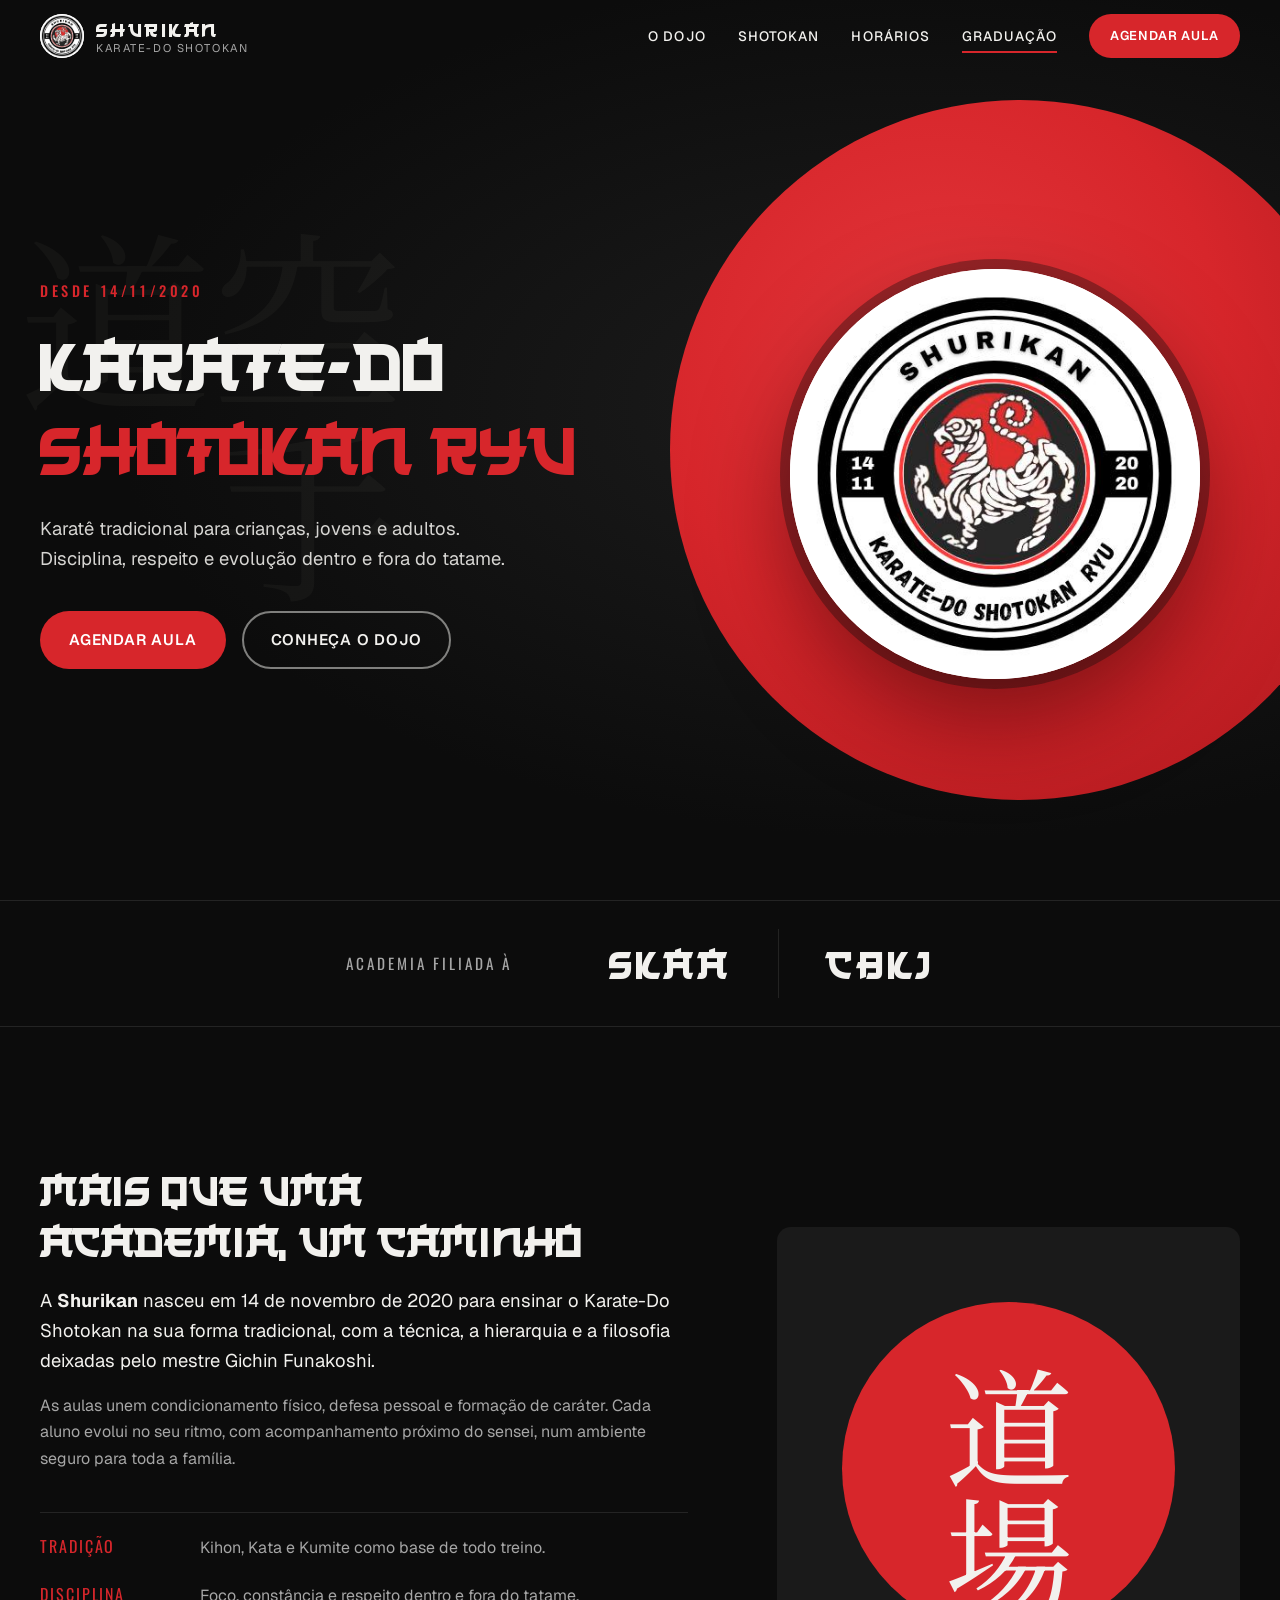
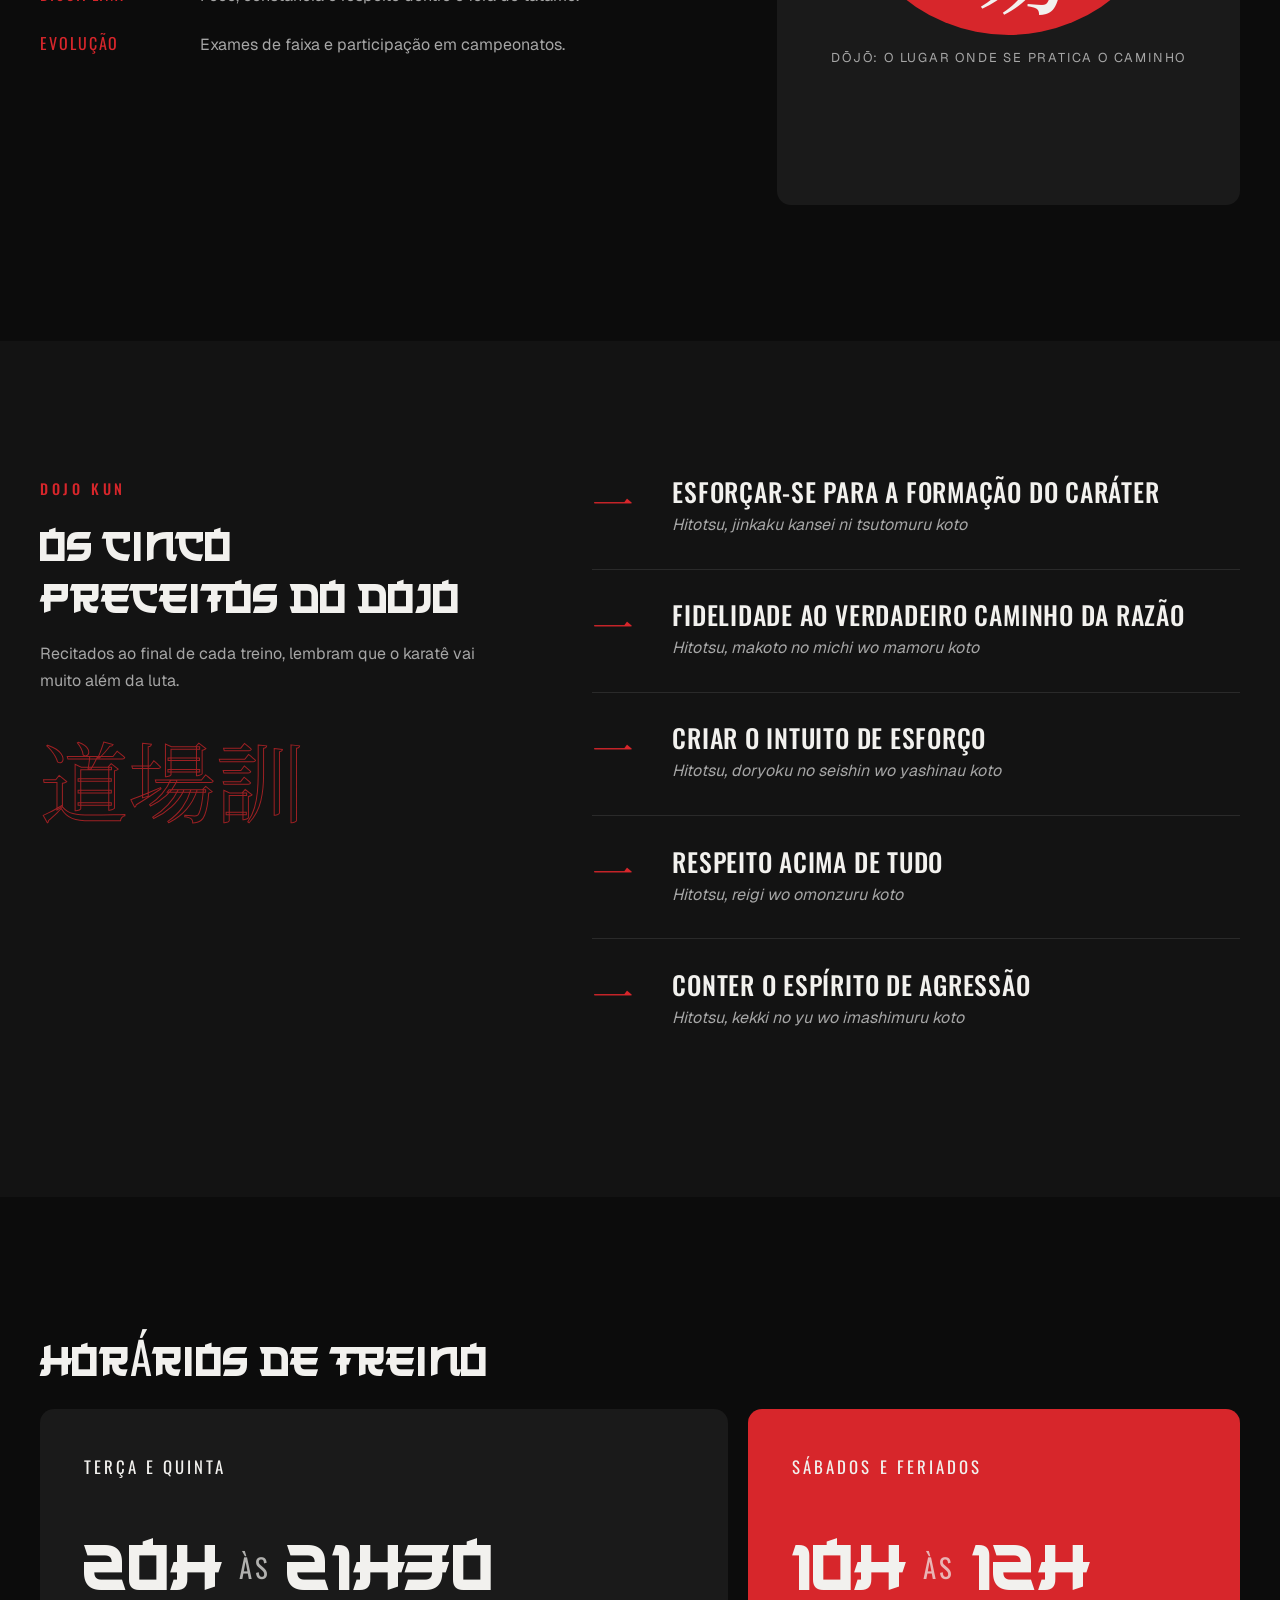
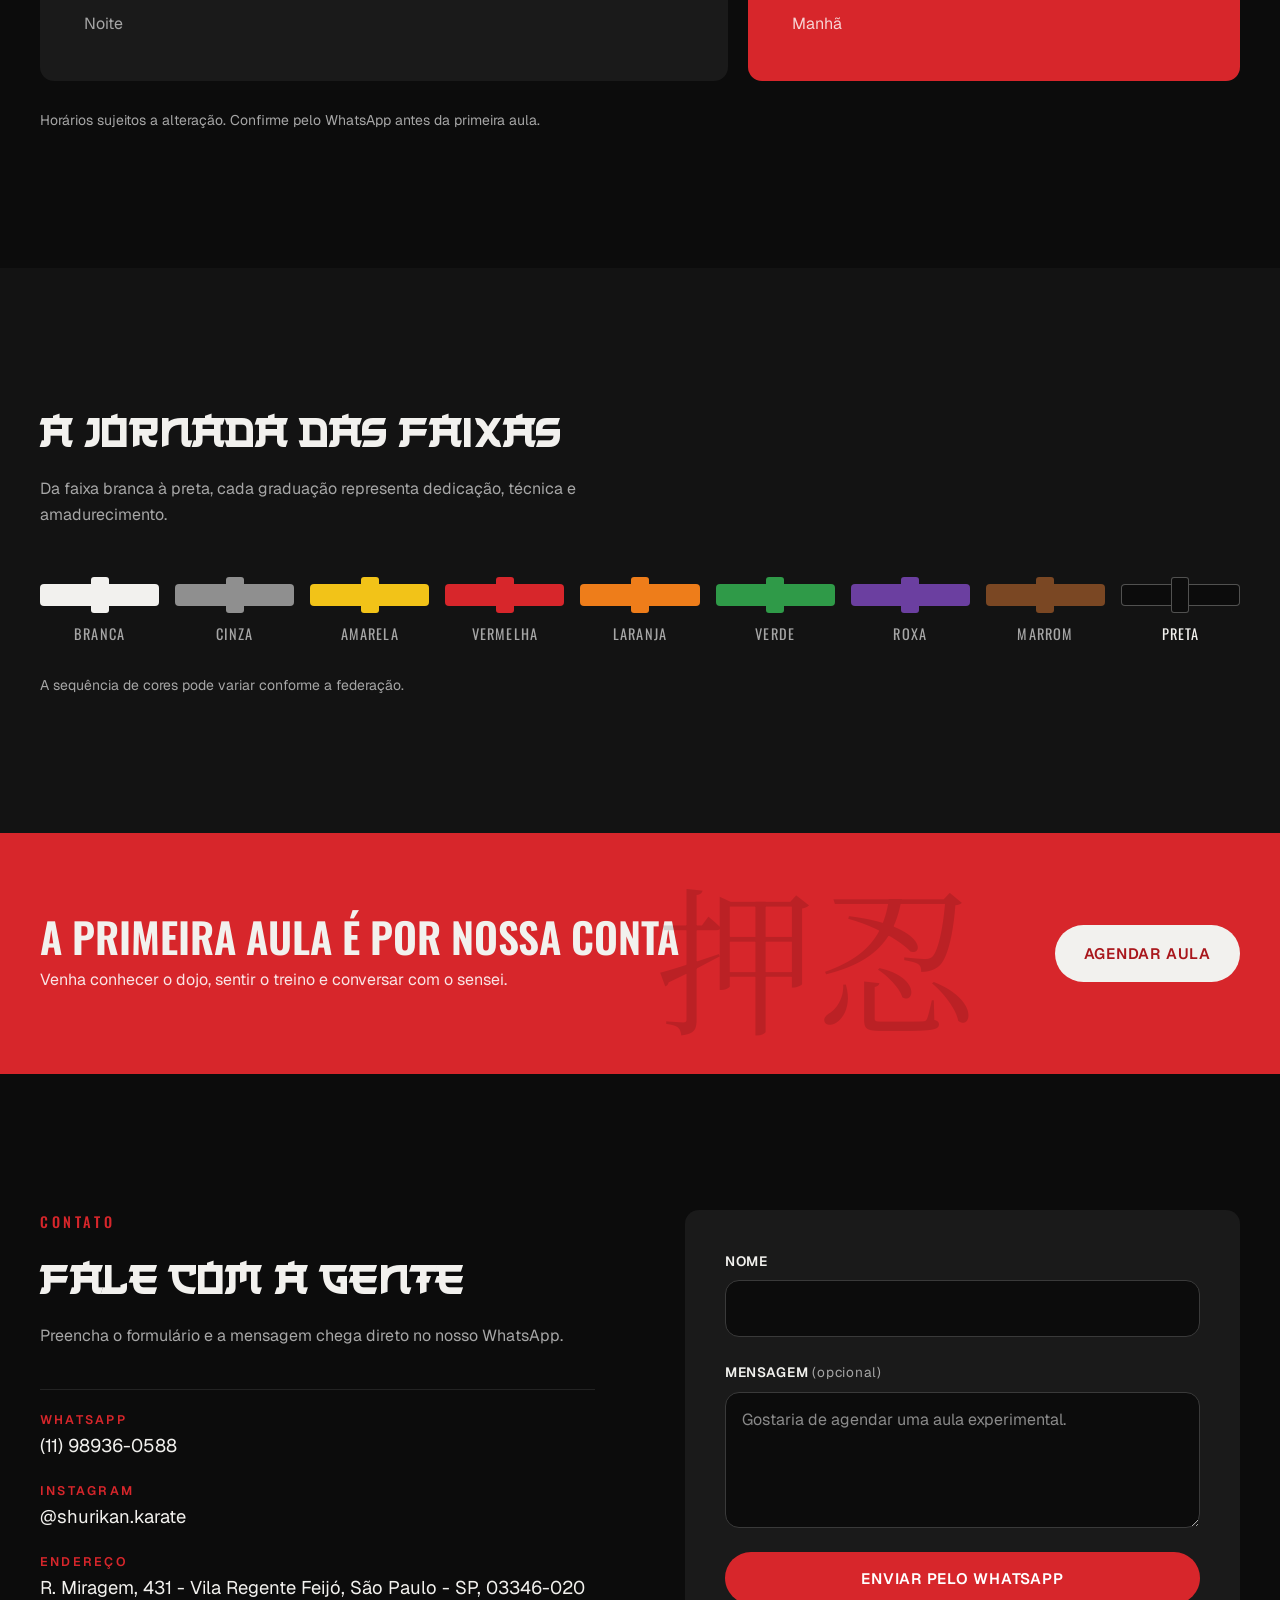
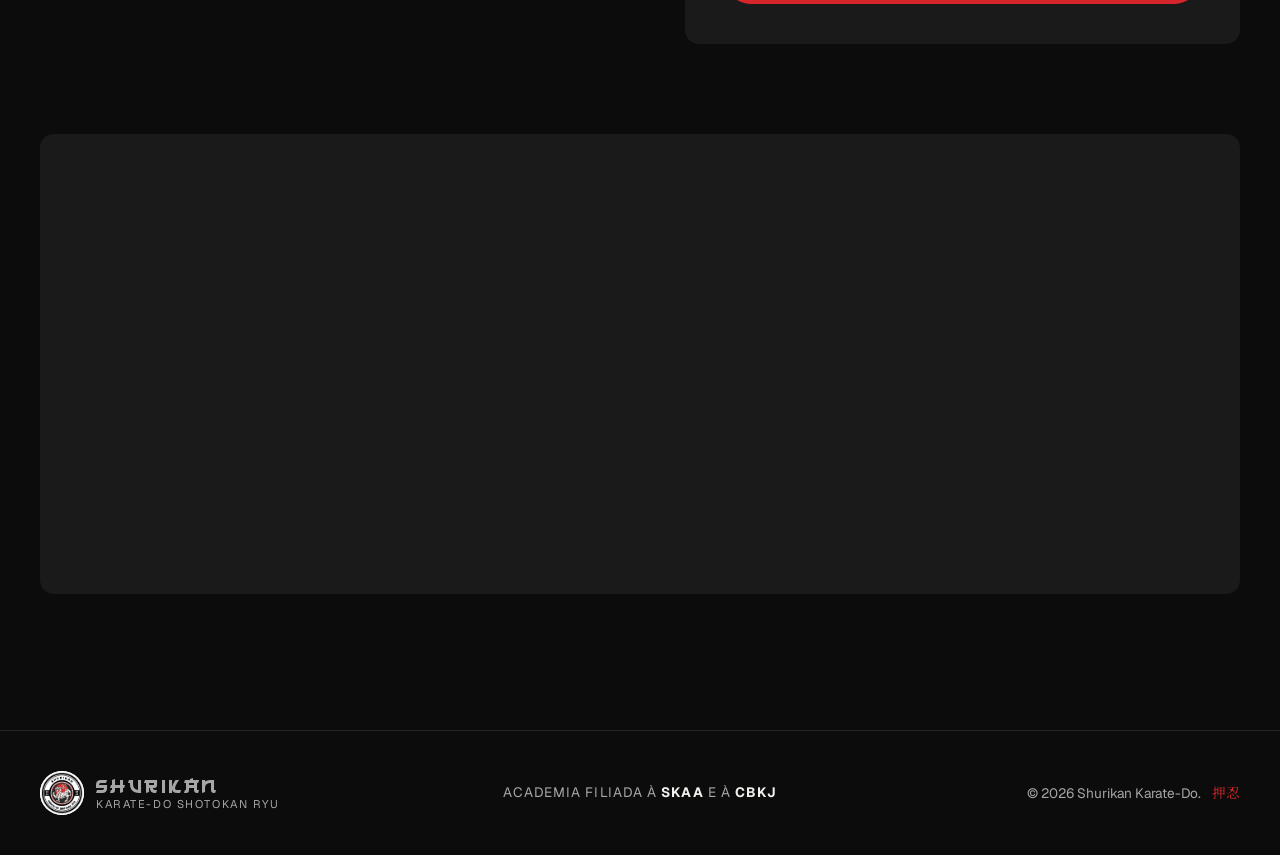
==== index.html @ 7991f7b3 "alterações realizadas no layout" ====
<!doctype html>
<html lang="pt-BR">
<head>
  <meta charset="utf-8">
  <meta name="viewport" content="width=device-width, initial-scale=1">
  <title>Shurikan | Karate-Do Shotokan Ryu</title>
  <meta name="description" content="Shurikan Karate-Do Shotokan Ryu: karatê tradicional para crianças, jovens e adultos na Vila Regente Feijó, São Paulo. Filiada à SKAA e à CBKJ.">
  <meta name="theme-color" content="#0c0c0c">
  <meta name="color-scheme" content="dark">

  <!-- Open Graph (prévia ao compartilhar o link) -->
  <meta property="og:title" content="Shurikan | Karate-Do Shotokan Ryu">
  <meta property="og:description" content="Karatê tradicional Shotokan para todas as idades. Agende sua aula experimental.">
  <meta property="og:image" content="assets/img/logo.png">
  <meta property="og:type" content="website">

  <link rel="icon" type="image/png" href="assets/img/logo.png">
  <link rel="preload" href="assets/fonts/japanese-2020.ttf" as="font" type="font/ttf" crossorigin>
  <link rel="preconnect" href="https://fonts.googleapis.com">
  <link rel="preconnect" href="https://fonts.gstatic.com" crossorigin>
  <link href="https://fonts.googleapis.com/css2?family=Geist:wght@400;500;600&family=Noto+Serif+JP:wght@700&family=Oswald:wght@500;600&display=swap" rel="stylesheet">
  <link rel="stylesheet" href="css/style.css">
  <script>document.documentElement.classList.add("js");</script>
</head>
<body>
  <a class="skip-link" href="#conteudo">Pular para o conteúdo</a>

  <!-- ============ CABEÇALHO ============ -->
  <header class="header">
    <div class="container header__inner">
      <a href="#inicio" class="brand" aria-label="Shurikan, página inicial">
        <span class="brand__logo"><img src="assets/img/logo.png" alt="" width="44" height="44"></span>
        <span class="brand__text">
          <strong>Shurikan</strong>
          <small>Karate-Do Shotokan</small>
        </span>
      </a>

      <button class="nav-toggle" aria-expanded="false" aria-controls="menu" aria-label="Abrir menu">
        <span></span><span></span><span></span>
      </button>

      <nav class="nav" id="menu" aria-label="Principal">
        <a href="#dojo">O Dojo</a>
        <a href="#shotokan">Shotokan</a>
        <a href="#horarios">Horários</a>
        <a href="#graduacao">Graduação</a>
        <a href="#contato" class="btn btn--red btn--sm">Agendar aula</a>
      </nav>
    </div>
  </header>

  <main id="conteudo">
    <!-- ============ HERO ============ -->
    <section class="hero" id="inicio">
      <div class="hero__sun" aria-hidden="true"></div>
      <span class="hero__kanji" aria-hidden="true">空手道</span>

      <div class="container hero__inner">
        <div class="hero__content">
          <p class="eyebrow">Desde 14/11/2020</p>
          <h1>Karate-Do<br><span>Shotokan Ryu</span></h1>
          <p class="hero__lead">
            Karatê tradicional para crianças, jovens e adultos. Disciplina, respeito e evolução
            dentro e fora do tatame.
          </p>
          <div class="hero__actions">
            <a href="#contato" class="btn btn--red">Agendar aula</a>
            <a href="#dojo" class="btn btn--ghost">Conheça o dojo</a>
          </div>
        </div>

        <div class="hero__emblem">
          <div class="emblem">
            <img src="assets/img/logo.png" alt="Logo Shurikan Karate-Do Shotokan Ryu, com o tigre Shotokan sobre um sol vermelho" width="501" height="502" fetchpriority="high">
          </div>
        </div>
      </div>
    </section>

    <!-- ============ FILIAÇÕES ============ -->
    <section class="affil" aria-label="Filiações">
      <div class="container affil__inner">
        <p class="affil__label">Academia filiada à</p>
        <ul class="affil__list">
          <li>SKAA</li>
          <li><a href="https://cbkj.org/" target="_blank" rel="noopener" aria-label="CBKJ (abre em nova aba)">CBKJ</a></li>
        </ul>
      </div>
    </section>

    <!-- ============ O DOJO ============ -->
    <section class="section" id="dojo">
      <div class="container dojo">
        <div class="dojo__text reveal">
          <h2 class="title">Mais que uma academia, um caminho</h2>
          <p class="lead">
            A <strong>Shurikan</strong> nasceu em 14 de novembro de 2020 para ensinar o Karate-Do
            Shotokan na sua forma tradicional, com a técnica, a hierarquia e a filosofia deixadas
            pelo mestre Gichin Funakoshi.
          </p>
          <p>
            As aulas unem condicionamento físico, defesa pessoal e formação de caráter. Cada aluno
            evolui no seu ritmo, com acompanhamento próximo do sensei, num ambiente seguro para
            toda a família.
          </p>

          <dl class="pillars">
            <div><dt>Tradição</dt><dd>Kihon, Kata e Kumite como base de todo treino.</dd></div>
            <div><dt>Disciplina</dt><dd>Foco, constância e respeito dentro e fora do tatame.</dd></div>
            <div><dt>Evolução</dt><dd>Exames de faixa e participação em campeonatos.</dd></div>
          </dl>
        </div>

        <!-- TODO: trocar por uma foto real do dojo ou de um treino (retrato, ~1000x1250) -->
        <figure class="dojo__media reveal" aria-hidden="true">
          <span class="dojo__kanji">道場</span>
          <figcaption>Dōjō: o lugar onde se pratica o caminho</figcaption>
        </figure>
      </div>
    </section>

    <!-- ============ DOJO KUN ============ -->
    <section class="section section--ink" id="shotokan">
      <div class="container kun-wrap">
        <header class="kun-head reveal">
          <p class="eyebrow">Dojo Kun</p>
          <h2 class="title">Os cinco preceitos do dojo</h2>
          <p class="muted">Recitados ao final de cada treino, lembram que o karatê vai muito além da luta.</p>
          <span class="kun-head__kanji" aria-hidden="true">道場訓</span>
        </header>

        <ol class="kun">
          <li class="reveal">
            <span class="kun__mark" aria-hidden="true">一</span>
            <div>
              <h3>Esforçar-se para a formação do caráter</h3>
              <p lang="ja-Latn">Hitotsu, jinkaku kansei ni tsutomuru koto</p>
            </div>
          </li>
          <li class="reveal">
            <span class="kun__mark" aria-hidden="true">一</span>
            <div>
              <h3>Fidelidade ao verdadeiro caminho da razão</h3>
              <p lang="ja-Latn">Hitotsu, makoto no michi wo mamoru koto</p>
            </div>
          </li>
          <li class="reveal">
            <span class="kun__mark" aria-hidden="true">一</span>
            <div>
              <h3>Criar o intuito de esforço</h3>
              <p lang="ja-Latn">Hitotsu, doryoku no seishin wo yashinau koto</p>
            </div>
          </li>
          <li class="reveal">
            <span class="kun__mark" aria-hidden="true">一</span>
            <div>
              <h3>Respeito acima de tudo</h3>
              <p lang="ja-Latn">Hitotsu, reigi wo omonzuru koto</p>
            </div>
          </li>
          <li class="reveal">
            <span class="kun__mark" aria-hidden="true">一</span>
            <div>
              <h3>Conter o espírito de agressão</h3>
              <p lang="ja-Latn">Hitotsu, kekki no yu wo imashimuru koto</p>
            </div>
          </li>
        </ol>
      </div>
    </section>

    <!-- ============ HORÁRIOS ============ -->
    <section class="section" id="horarios">
      <div class="container">
        <h2 class="title reveal">Horários de treino</h2>

        <div class="schedule">
          <article class="slot reveal">
            <p class="slot__days">Terça e quinta</p>
            <p class="slot__time">20h <span>às</span> 21h30</p>
            <p class="slot__period">Noite</p>
          </article>
          <article class="slot slot--red reveal">
            <p class="slot__days">Sábados e feriados</p>
            <p class="slot__time">10h <span>às</span> 12h</p>
            <p class="slot__period">Manhã</p>
          </article>
        </div>
        <p class="note reveal">Horários sujeitos a alteração. Confirme pelo WhatsApp antes da primeira aula.</p>
      </div>
    </section>

    <!-- ============ GRADUAÇÃO ============ -->
    <section class="section section--ink" id="graduacao">
      <div class="container">
        <div class="grad-head reveal">
          <h2 class="title">A jornada das faixas</h2>
          <p class="muted">Da faixa branca à preta, cada graduação representa dedicação, técnica e amadurecimento.</p>
        </div>

        <ol class="belts reveal">
          <li style="--belt:#f2f1ee"><span class="belt"></span>Branca</li>
          <li style="--belt:#8f8f8f"><span class="belt"></span>Cinza</li>
          <li style="--belt:#f2c318"><span class="belt"></span>Amarela</li>
          <li style="--belt:#d7262b"><span class="belt"></span>Vermelha</li>
          <li style="--belt:#ee7d1a"><span class="belt"></span>Laranja</li>
          <li style="--belt:#2f9a48"><span class="belt"></span>Verde</li>
          <li style="--belt:#6b3fa0"><span class="belt"></span>Roxa</li>
          <li style="--belt:#7a4723"><span class="belt"></span>Marrom</li>
          <li style="--belt:#0c0c0c" class="belts__black"><span class="belt"></span>Preta</li>
        </ol>
        <p class="note">A sequência de cores pode variar conforme a federação.</p>
      </div>
    </section>

    <!-- ============ CHAMADA ============ -->
    <section class="cta">
      <div class="container cta__inner reveal">
        <span class="cta__kanji" aria-hidden="true">押忍</span>
        <div>
          <h2>A primeira aula é por nossa conta</h2>
          <p>Venha conhecer o dojo, sentir o treino e conversar com o sensei.</p>
        </div>
        <a class="btn btn--light" data-whatsapp href="#contato">Agendar aula</a>
      </div>
    </section>

    <!-- ============ CONTATO ============ -->
    <section class="section" id="contato">
      <div class="container contact">
        <div class="reveal">
          <p class="eyebrow">Contato</p>
          <h2 class="title">Fale com a gente</h2>
          <p class="muted">Preencha o formulário e a mensagem chega direto no nosso WhatsApp.</p>

          <dl class="contact-list">
            <div>
              <dt>WhatsApp</dt>
              <dd><a data-whatsapp data-config="phoneDisplay" href="#">(11) 98936-0588</a></dd>
            </div>
            <div>
              <dt>Instagram</dt>
              <dd><a data-instagram data-config="instagram" href="#" target="_blank" rel="noopener">@shurikan.karate</a></dd>
            </div>
            <div>
              <dt>Endereço</dt>
              <dd><a data-maps data-config="address" href="#" target="_blank" rel="noopener">R. Miragem, 431 - Vila Regente Feijó, São Paulo - SP, 03346-020</a></dd>
            </div>
          </dl>
        </div>

        <form class="form reveal" id="form-contato" novalidate>
          <div class="field">
            <label for="nome">Nome</label>
            <input id="nome" name="nome" type="text" autocomplete="name" required aria-describedby="nome-erro">
            <p class="field__error" id="nome-erro" hidden>Informe seu nome para continuar.</p>
          </div>
          <div class="field">
            <label for="mensagem">Mensagem <span class="optional">(opcional)</span></label>
            <textarea id="mensagem" name="mensagem" rows="4" placeholder="Gostaria de agendar uma aula experimental."></textarea>
          </div>
          <button type="submit" class="btn btn--red btn--block">Enviar pelo WhatsApp</button>
        </form>

        <div class="map reveal">
          <iframe data-map-embed title="Mapa: localização da Shurikan Karate-Do" loading="lazy" referrerpolicy="no-referrer-when-downgrade" allowfullscreen></iframe>
        </div>
      </div>
    </section>
  </main>

  <!-- ============ RODAPÉ ============ -->
  <footer class="footer">
    <div class="container footer__inner">
      <a href="#inicio" class="brand">
        <span class="brand__logo"><img src="assets/img/logo.png" alt="" width="44" height="44"></span>
        <span class="brand__text"><strong>Shurikan</strong><small>Karate-Do Shotokan Ryu</small></span>
      </a>
      <p class="footer__affil">Academia filiada à <strong>SKAA</strong> e à <a href="https://cbkj.org/" target="_blank" rel="noopener"><strong>CBKJ</strong></a></p>
      <p class="footer__copy">© <span id="ano"></span> Shurikan Karate-Do. <span class="footer__oss" lang="ja">押忍</span></p>
    </div>
  </footer>

  <script src="js/config.js"></script>
  <script src="js/main.js"></script>
</body>
</html>
---- css/style.css ----
/* =========================================================
   Shurikan Karate-Do Shotokan Ryu
   Tema único escuro, baseado no logo: preto, branco e o vermelho do sol.
   Raio: botões em pílula, todo o resto 14px.
   ========================================================= */

/* ---------- Fonte do título (Japanese 2020, Hawtpixel) ---------- */
@font-face {
  font-family: "Japanese 2020";
  src: url("../assets/fonts/japanese-2020.ttf") format("truetype");
  font-weight: 100 900; /* peso único: evita negrito "falso" */
  /* Os acentos desta fonte são vazios: letras acentuadas caem para a Oswald */
  unicode-range: U+0020-007E;
  font-display: swap;
}

:root {
  --bg: #0c0c0c;
  --ink: #131313;
  --surface: #1a1a1a;
  --text: #f2f1ee;
  --muted: #a6a6a6;
  --line: rgba(242, 241, 238, 0.1);
  --red: #d7262b;
  --red-dark: #a9171c;

  --font-brand: "Japanese 2020", "Oswald", "Arial Narrow", sans-serif;
  --font-ui: "Oswald", "Arial Narrow", sans-serif;
  --font-body: "Geist", system-ui, -apple-system, "Segoe UI", sans-serif;
  --font-jp: "Noto Serif JP", serif;

  --radius: 14px;
  --header-h: 72px;
  --container: 1200px;
  --ease: cubic-bezier(.16, 1, .3, 1);
}

/* ---------- Base ---------- */
*, *::before, *::after { box-sizing: border-box; }

html { scroll-behavior: smooth; scroll-padding-top: var(--header-h); }

body {
  margin: 0;
  font-family: var(--font-body);
  font-size: 1rem;
  line-height: 1.65;
  color: var(--text);
  background: var(--bg);
  -webkit-font-smoothing: antialiased;
}

img { max-width: 100%; display: block; }
a { color: inherit; }
h1, h2, h3 { margin: 0; line-height: 1.15; }
p { margin: 0 0 1rem; }
dl, dd { margin: 0; }

.container { width: min(100% - 32px, var(--container)); margin-inline: auto; }

.skip-link {
  position: absolute; left: 16px; top: -60px; z-index: 100;
  background: var(--red); color: var(--text); padding: 10px 16px; border-radius: 8px;
}
.skip-link:focus { top: 12px; }

:focus-visible { outline: 3px solid var(--red); outline-offset: 3px; }

.muted { color: var(--muted); max-width: 52ch; }
.lead { font-size: 1.15rem; color: var(--text); }
.note { margin: 1.75rem 0 0; font-size: .875rem; color: var(--muted); }

/* ---------- Botões ---------- */
.btn {
  display: inline-flex; align-items: center; justify-content: center;
  padding: .9rem 1.7rem; white-space: nowrap;
  font-family: var(--font-body); font-weight: 600; font-size: .95rem;
  letter-spacing: .05em; text-transform: uppercase; text-decoration: none;
  border: 2px solid transparent; border-radius: 999px; cursor: pointer;
  transition: transform .3s var(--ease), background-color .2s, color .2s, border-color .2s;
}
.btn:hover { transform: translateY(-2px); }
.btn:active { transform: translateY(1px) scale(.98); }
.btn--red { background: var(--red); color: #fff; }
.btn--red:hover { background: var(--red-dark); }
.btn--ghost { border-color: rgba(242, 241, 238, .5); color: var(--text); }
.btn--ghost:hover { border-color: var(--text); background: var(--text); color: var(--bg); }
.btn--light { background: var(--text); color: var(--red-dark); }
.btn--light:hover { background: var(--bg); color: var(--text); }
.btn--sm { padding: .6rem 1.2rem; font-size: .8rem; }
.btn--block { width: 100%; }

/* ---------- Títulos ---------- */
.eyebrow {
  font-family: var(--font-ui); font-weight: 500; font-size: .9rem;
  letter-spacing: .25em; text-transform: uppercase; color: var(--red);
  margin-bottom: 1.1rem;
}

.title {
  font-family: var(--font-brand); font-weight: 400;
  font-size: clamp(1.9rem, 3.8vw, 2.8rem); text-transform: uppercase;
  margin-bottom: 1.25rem; max-width: 24ch; text-wrap: balance;
}

.section { padding: clamp(5rem, 11vw, 8.5rem) 0; position: relative; }
.section--ink { background: var(--ink); }

/* ---------- Header ---------- */
.header {
  position: fixed; inset: 0 0 auto; z-index: 50; height: var(--header-h);
  display: flex; align-items: center;
  transition: background-color .3s, box-shadow .3s;
}
.header.is-scrolled { background: rgba(12, 12, 12, .9); backdrop-filter: blur(12px); box-shadow: 0 1px 0 var(--line); }
.header__inner { display: flex; align-items: center; justify-content: space-between; gap: 1rem; }

.brand { display: flex; align-items: center; gap: .75rem; text-decoration: none; }
.brand__logo { width: 44px; height: 44px; border-radius: 50%; overflow: hidden; background: #fff; flex-shrink: 0; }
.brand__logo img { width: 100%; height: 100%; transform: scale(1.18); }
.brand__text { display: flex; flex-direction: column; line-height: 1.15; }
.brand__text strong { font-family: var(--font-brand); font-weight: 400; font-size: 1.3rem; letter-spacing: .12em; text-transform: uppercase; }
.brand__text small { font-size: .7rem; letter-spacing: .14em; text-transform: uppercase; color: var(--muted); }

.nav { display: flex; align-items: center; gap: 2rem; }
.nav a:not(.btn) {
  position: relative; text-decoration: none;
  font-family: var(--font-body); font-weight: 500; font-size: .85rem; letter-spacing: .08em; text-transform: uppercase;
}
.nav a:not(.btn)::after {
  content: ""; position: absolute; left: 0; bottom: -6px; width: 100%; height: 2px;
  background: var(--red); transform: scaleX(0); transform-origin: left; transition: transform .3s var(--ease);
}
.nav a:not(.btn):hover::after, .nav a.is-active::after { transform: scaleX(1); }

.nav-toggle { display: none; }

/* ---------- Hero ---------- */
.hero {
  position: relative; min-height: 100vh; min-height: 100dvh;
  display: flex; align-items: center;
  padding: calc(var(--header-h) + 2.5rem) 0 4rem;
  background: radial-gradient(ellipse at 72% 45%, #1d1d1d 0%, var(--bg) 62%);
  overflow: hidden; isolation: isolate;
}
.hero__sun {
  position: absolute; z-index: -1;
  width: min(74vw, 700px); aspect-ratio: 1; border-radius: 50%;
  right: -7%; top: 50%; transform: translateY(-50%);
  background: radial-gradient(circle at 38% 36%, #e2353a 0%, var(--red) 46%, var(--red-dark) 100%);
}
.hero__kanji {
  position: absolute; z-index: -1; left: 1.5%; top: 50%; transform: translateY(-50%);
  writing-mode: vertical-rl; font-family: var(--font-jp); font-size: clamp(6rem, 15vw, 12rem);
  color: rgba(242, 241, 238, .035); line-height: 1; user-select: none;
}
.hero__inner { display: grid; grid-template-columns: 1.15fr .85fr; align-items: center; gap: 3rem; }
.hero h1 {
  font-family: var(--font-brand); font-weight: 400;
  font-size: clamp(2.3rem, 6.2vw, 4.6rem); text-transform: uppercase; margin-bottom: 1.5rem;
}
.hero h1 span { color: var(--red); }
.hero__lead { max-width: 30rem; font-size: 1.15rem; color: #d6d5d2; margin-bottom: 2.25rem; }
.hero__actions { display: flex; flex-wrap: wrap; gap: 1rem; }

.hero__emblem { display: flex; justify-content: center; }
.emblem {
  width: min(100%, 410px); aspect-ratio: 1; border-radius: 50%; overflow: hidden; background: #fff;
  box-shadow: 0 0 0 10px rgba(12, 12, 12, .35), 0 40px 90px rgba(60, 4, 6, .55);
}
.emblem img { width: 100%; height: 100%; transform: scale(1.12); }

/* Entrada do hero: guia o olhar título → texto → botões → emblema */
@media (prefers-reduced-motion: no-preference) {
  .hero__content > *, .hero__emblem { animation: rise .9s var(--ease) both; }
  .hero__content > :nth-child(2) { animation-delay: .08s; }
  .hero__content > :nth-child(3) { animation-delay: .16s; }
  .hero__content > :nth-child(4) { animation-delay: .24s; }
  .hero__emblem { animation-name: pop; animation-duration: 1.1s; animation-delay: .2s; }
}
@keyframes rise { from { opacity: 0; transform: translateY(24px); } }
@keyframes pop { from { opacity: 0; transform: scale(.92); } }

/* ---------- Filiações ---------- */
.affil { border-block: 1px solid var(--line); background: var(--bg); }
.affil__inner { display: flex; align-items: center; justify-content: center; gap: clamp(1.5rem, 4vw, 3rem); padding-block: 1.75rem; }
.affil__label { margin: 0; font-family: var(--font-ui); font-size: .95rem; letter-spacing: .2em; text-transform: uppercase; color: var(--muted); }
.affil__list { list-style: none; margin: 0; padding: 0; display: flex; align-items: center; }
.affil__list li { font-family: var(--font-brand); font-size: clamp(1.8rem, 4vw, 2.6rem); letter-spacing: .08em; padding-inline: clamp(1.5rem, 4vw, 3rem); }
.affil__list li + li { border-left: 1px solid var(--line); }
.affil__list li:last-child { padding-right: 0; }

/* ---------- O Dojo (assimétrico: texto largo, imagem estreita e deslocada) ---------- */
.dojo { display: grid; grid-template-columns: 7fr 5fr; gap: clamp(2.5rem, 7vw, 6rem); align-items: start; }
.dojo__text p:not(.lead) { color: var(--muted); max-width: 60ch; }

.pillars { margin-top: 2.5rem; border-top: 1px solid var(--line); }
.pillars > div { display: grid; grid-template-columns: 9rem 1fr; gap: 1rem; padding-top: 1.25rem; align-items: baseline; }
.pillars dt { font-family: var(--font-ui); letter-spacing: .12em; text-transform: uppercase; color: var(--red); }
.pillars dd { color: var(--muted); }

.dojo__media {
  position: relative; margin: 4rem 0 0; aspect-ratio: 4 / 5; border-radius: var(--radius);
  background: var(--surface); overflow: hidden;
  display: flex; flex-direction: column; align-items: center; justify-content: center; gap: 1.75rem;
}
.dojo__media::before {
  content: ""; position: absolute; width: 72%; aspect-ratio: 1; border-radius: 50%;
  background: var(--red); top: 13%;
}
.dojo__kanji {
  position: relative; font-family: var(--font-jp); font-size: clamp(5rem, 11vw, 8rem);
  writing-mode: vertical-rl; line-height: 1.05;
}
.dojo__media figcaption {
  position: relative; font-size: .8rem; letter-spacing: .14em; text-transform: uppercase; color: var(--muted);
  text-align: center; padding: 0 1.5rem;
}

/* ---------- Dojo Kun (cabeçalho fixo à esquerda, lista à direita) ---------- */
.kun-wrap { display: grid; grid-template-columns: 5fr 7fr; gap: clamp(2.5rem, 7vw, 6rem); align-items: start; }
.kun-head { position: sticky; top: calc(var(--header-h) + 2rem); }
.kun-head__kanji {
  display: block; margin-top: 2.5rem; font-family: var(--font-jp); font-size: clamp(3.5rem, 7vw, 5.5rem);
  line-height: 1; color: transparent; -webkit-text-stroke: 1px rgba(215, 38, 43, .7);
}

.kun { list-style: none; margin: 0; padding: 0; }
.kun li {
  display: grid; grid-template-columns: 3.5rem 1fr; gap: 1.5rem; align-items: start;
  padding: 1.9rem 0;
}
.kun li + li { border-top: 1px solid var(--line); }
.kun li:first-child { padding-top: 0; }
.kun__mark { font-family: var(--font-jp); font-size: 2.6rem; line-height: .8; color: var(--red); padding-top: .55rem; }
.kun h3 {
  font-family: var(--font-ui); font-weight: 500; font-size: clamp(1.25rem, 2.3vw, 1.6rem);
  text-transform: uppercase; letter-spacing: .03em; margin-bottom: .35rem;
}
.kun p { margin: 0; color: var(--muted); font-style: italic; }

/* ---------- Horários (dois blocos de tamanhos diferentes) ---------- */
.schedule { display: grid; grid-template-columns: 7fr 5fr; gap: 1.25rem; margin-top: 1.5rem; }
.slot {
  border-radius: var(--radius); background: var(--surface); padding: clamp(1.75rem, 4vw, 2.75rem);
  display: flex; flex-direction: column; min-height: 17rem;
}
.slot--red { background: var(--red); }
.slot__days { font-family: var(--font-ui); font-size: 1.05rem; letter-spacing: .18em; text-transform: uppercase; margin-bottom: auto; }
.slot__time { font-family: var(--font-brand); font-size: clamp(2.6rem, 6vw, 4.4rem); line-height: 1; margin: 2rem 0 .75rem; white-space: nowrap; }
.slot__time span { font-family: var(--font-ui); font-size: .38em; letter-spacing: .1em; text-transform: uppercase; vertical-align: middle; opacity: .7; }
.slot__period { margin: 0; color: var(--muted); }
.slot--red .slot__period { color: rgba(255, 255, 255, .8); }

/* ---------- Faixas ---------- */
.grad-head { margin-bottom: 3.5rem; }
.belts { list-style: none; padding: 0; margin: 0; display: grid; grid-template-columns: repeat(9, 1fr); gap: 1rem; }
.belts li {
  display: flex; flex-direction: column; align-items: center; gap: 1rem;
  font-family: var(--font-ui); text-transform: uppercase; letter-spacing: .08em; font-size: .9rem; color: var(--muted);
}
.belt {
  position: relative; width: 100%; height: 22px; border-radius: 4px; background: var(--belt);
  box-shadow: none;
}
.belt::after {
  content: ""; position: absolute; left: 50%; top: 50%; width: 18px; height: 36px; transform: translate(-50%, -50%);
  background: var(--belt); border-radius: 3px;
}
.belts__black .belt, .belts__black .belt::after { box-shadow: inset 0 0 0 1px rgba(242, 241, 238, .3); }
.belts__black { color: var(--text) !important; }

/* ---------- Chamada (único bloco de cor da página) ---------- */
.cta { background: var(--red); padding: clamp(3.5rem, 7vw, 5rem) 0; overflow: hidden; }
.cta__inner { position: relative; display: flex; align-items: center; justify-content: space-between; gap: 2rem; }
.cta__kanji {
  position: absolute; right: 22%; top: 50%; transform: translateY(-50%);
  font-family: var(--font-jp); font-size: 10rem; color: rgba(0, 0, 0, .13); pointer-events: none;
}
.cta h2 { font-family: var(--font-ui); font-weight: 600; font-size: clamp(1.8rem, 4vw, 2.6rem); text-transform: uppercase; margin-bottom: .4rem; }
.cta p { margin: 0; color: rgba(255, 255, 255, .88); }
.cta .btn { position: relative; }

/* ---------- Contato ---------- */
.contact { display: grid; grid-template-columns: 1fr 1fr; gap: clamp(2.5rem, 7vw, 6rem); align-items: start; }
.contact-list { margin-top: 2.5rem; border-top: 1px solid var(--line); }
.contact-list > div { padding-top: 1.25rem; }
.contact-list dt { font-size: .78rem; letter-spacing: .18em; text-transform: uppercase; color: var(--red); font-weight: 600; }
.contact-list a { font-size: 1.15rem; text-decoration: none; transition: color .2s; }
.contact-list a:hover { color: var(--red); }

.form {
  background: var(--surface); border-radius: var(--radius);
  padding: clamp(1.5rem, 4vw, 2.5rem); display: grid; gap: 1.5rem;
}
.field { display: grid; gap: .5rem; }
.field label { font-size: .85rem; font-weight: 600; letter-spacing: .06em; text-transform: uppercase; }
.optional { font-weight: 400; text-transform: none; color: var(--muted); }
.field input, .field textarea {
  width: 100%; padding: .9rem 1rem; font: inherit; color: var(--text);
  background: var(--bg); border: 1px solid #3a3a3a; border-radius: var(--radius); transition: border-color .2s;
}
.field textarea { resize: vertical; }
.field input::placeholder, .field textarea::placeholder { color: #8a8a8a; }
.field input:focus, .field textarea:focus { outline: none; border-color: var(--red); box-shadow: 0 0 0 3px rgba(215, 38, 43, .25); }
.field input[aria-invalid="true"] { border-color: #ff6b6f; }
.field__error { margin: 0; color: #ff8a8d; font-size: .875rem; }

/* Mapa: ocupa as duas colunas; filtro escurece o mapa para seguir o tema da página */
.map { grid-column: 1 / -1; min-width: 0; height: clamp(320px, 36vw, 460px); border-radius: var(--radius); overflow: hidden; background: var(--surface); }
.map iframe { display: block; width: 100%; height: 100%; border: 0; filter: invert(.9) hue-rotate(180deg) saturate(.6) contrast(.95); }

/* ---------- Rodapé ---------- */
.footer { border-top: 1px solid var(--line); padding: 2.5rem 0; color: var(--muted); }
.footer__inner { display: grid; grid-template-columns: 1fr auto 1fr; align-items: center; gap: 1.5rem; }
.footer__affil { margin: 0; font-size: .85rem; letter-spacing: .08em; text-transform: uppercase; }
.footer__affil strong { color: var(--text); }
.footer__copy { margin: 0; font-size: .85rem; justify-self: end; }
.footer__oss { font-family: var(--font-jp); color: var(--red); margin-left: .5rem; }

/* ---------- Revelação ao rolar ---------- */
@media (prefers-reduced-motion: no-preference) {
  .js .reveal { opacity: 0; transform: translateY(28px); transition: opacity .9s var(--ease), transform .9s var(--ease); }
  .js .reveal.is-visible { opacity: 1; transform: none; }
}

@media (prefers-reduced-motion: reduce) {
  html { scroll-behavior: auto; }
  *, *::before, *::after { transition-duration: .01ms !important; }
}

/* ---------- Responsivo ---------- */
@media (max-width: 1024px) {
  .belts { grid-template-columns: repeat(3, 1fr); row-gap: 2.25rem; column-gap: 1.5rem; }
  .footer__inner { grid-template-columns: 1fr; justify-items: center; text-align: center; }
  .footer__copy { justify-self: center; }
}

@media (max-width: 880px) {
  .nav-toggle {
    display: flex; flex-direction: column; justify-content: center; gap: 5px;
    width: 44px; height: 44px; padding: 10px; border: 0; background: transparent; cursor: pointer; z-index: 60;
  }
  .nav-toggle span { display: block; height: 2px; background: var(--text); transition: transform .3s, opacity .3s; }
  .nav-toggle[aria-expanded="true"] span:nth-child(1) { transform: translateY(7px) rotate(45deg); }
  .nav-toggle[aria-expanded="true"] span:nth-child(2) { opacity: 0; }
  .nav-toggle[aria-expanded="true"] span:nth-child(3) { transform: translateY(-7px) rotate(-45deg); }

  .nav {
    position: fixed; inset: 0; flex-direction: column; justify-content: center; gap: 2rem;
    background: var(--bg); transform: translateX(100%); visibility: hidden;
    transition: transform .4s var(--ease), visibility .4s;
  }
  .nav.is-open { transform: none; visibility: visible; }
  .nav a:not(.btn) { font-size: 1.5rem; }
  body.menu-open { overflow: hidden; }

  .hero__inner { grid-template-columns: 1fr; text-align: center; gap: 2.5rem; }
  .hero__content { order: 2; }
  .hero__lead { margin-inline: auto; }
  .hero__actions { justify-content: center; }
  .hero__emblem { order: 1; }
  .emblem { width: min(60vw, 270px); }
  .hero__sun { right: 50%; top: calc(var(--header-h) + 2.5rem + min(30vw, 135px)); transform: translate(50%, -50%); width: min(84vw, 350px); }

  .dojo, .kun-wrap, .contact { grid-template-columns: 1fr; }
  .dojo__media { margin: 0; aspect-ratio: 16 / 10; }
  .dojo__media::before { width: 42%; top: 10%; }
  .kun-head { position: static; }
  .kun-head__kanji { display: none; }
  .schedule { grid-template-columns: 1fr; }
  .slot { min-height: 0; }
}

@media (max-width: 560px) {
  .brand__text small { display: none; }
  .affil__inner { flex-direction: column; gap: .75rem; }
  .pillars > div { grid-template-columns: 1fr; gap: .2rem; }
  .kun li { grid-template-columns: 2.5rem 1fr; gap: 1rem; }
  .kun__mark { font-size: 2rem; }
  .hero__actions .btn { width: 100%; }
  .cta__inner { flex-direction: column; align-items: flex-start; }
  .cta__kanji { right: -10px; font-size: 7rem; }
}

/* Links das filiações */
.affil__list a, .footer__affil a { text-decoration: none; transition: color .2s; }
.affil__list a:hover, .footer__affil a:hover, .footer__affil a:hover strong { color: var(--red); }
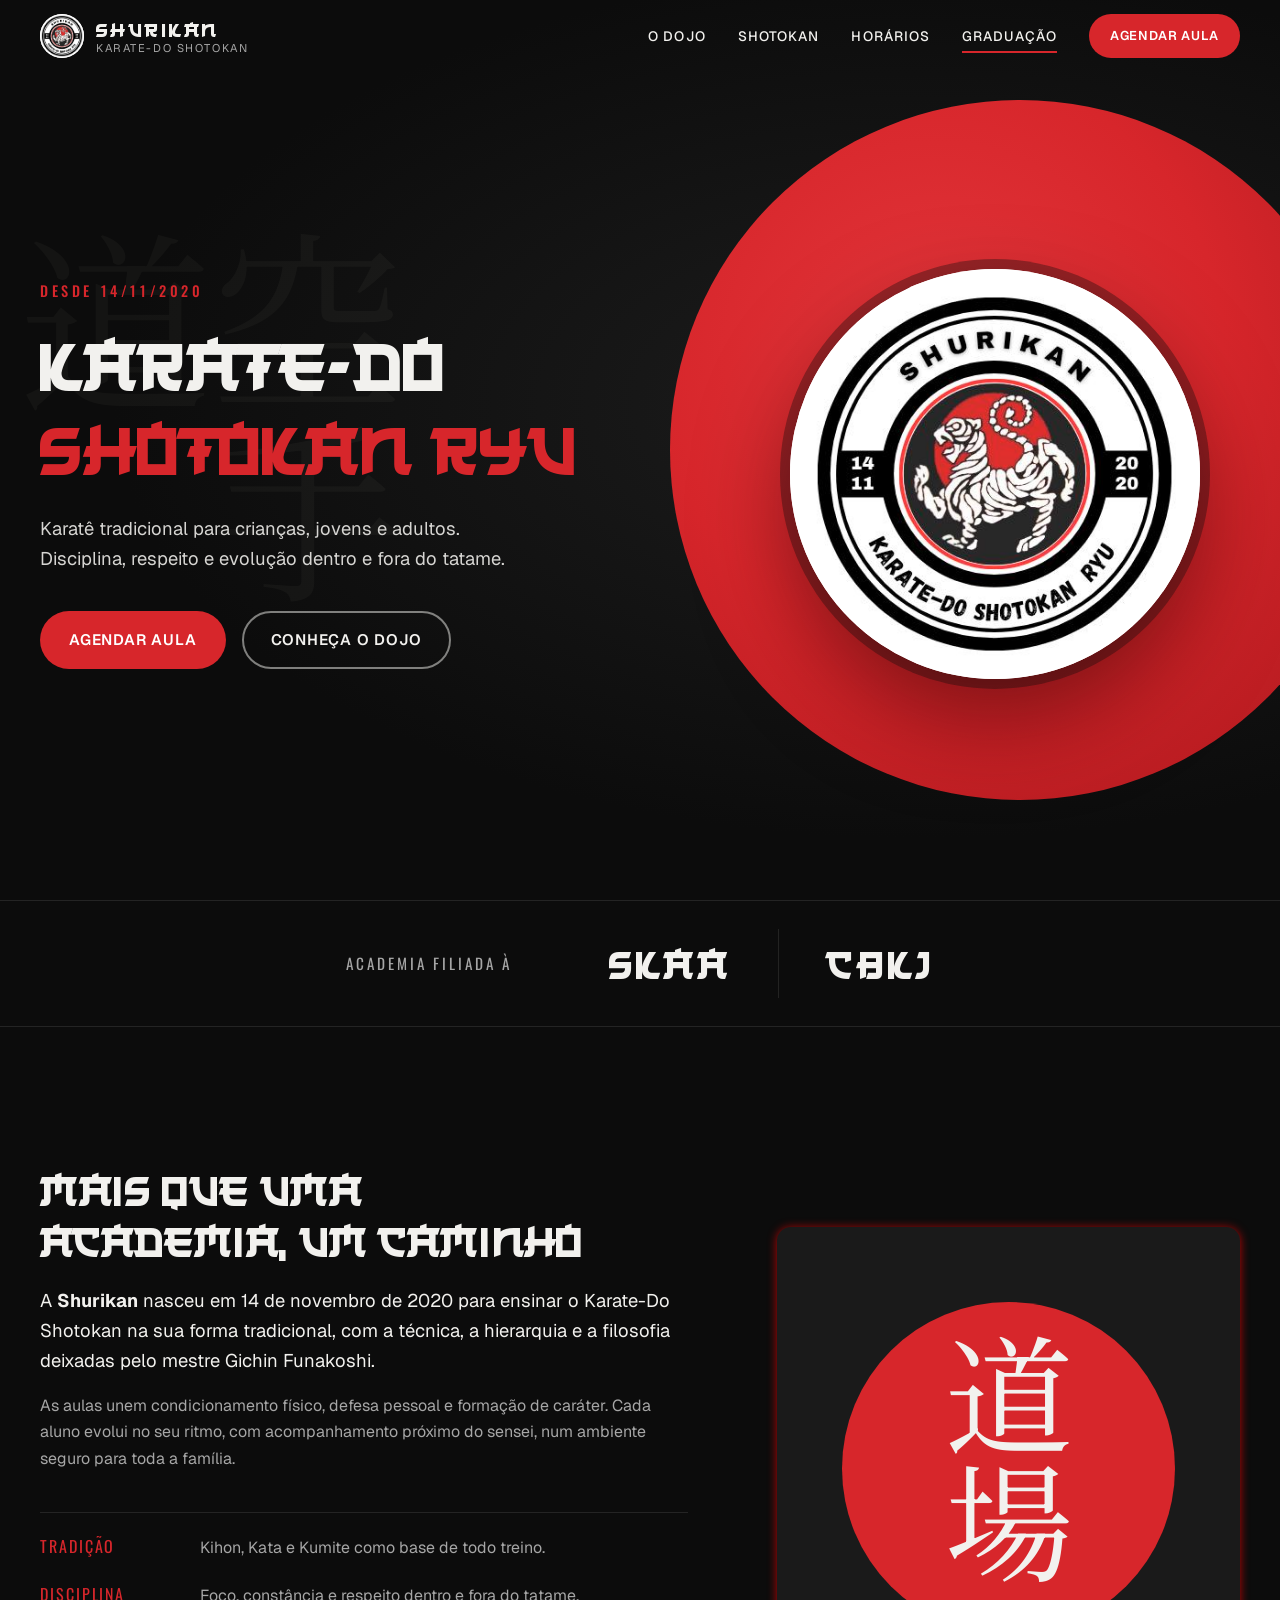
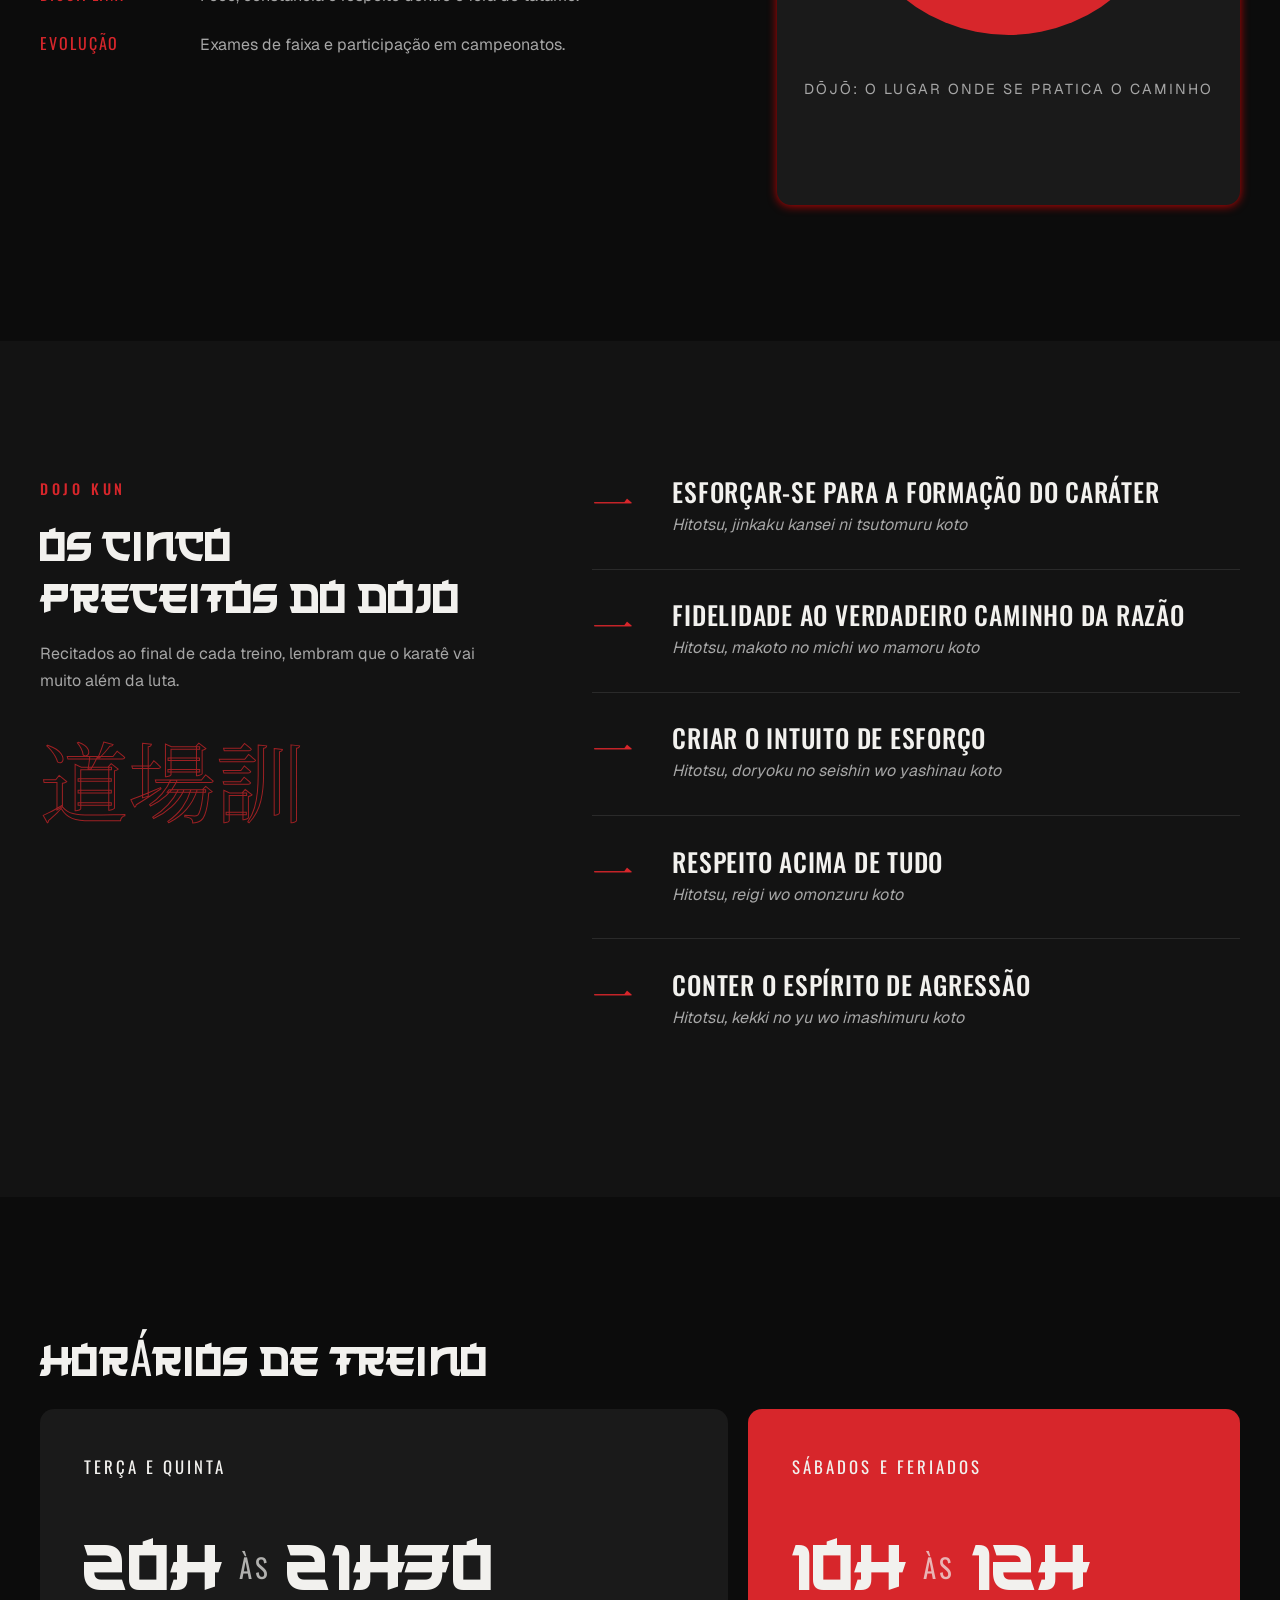
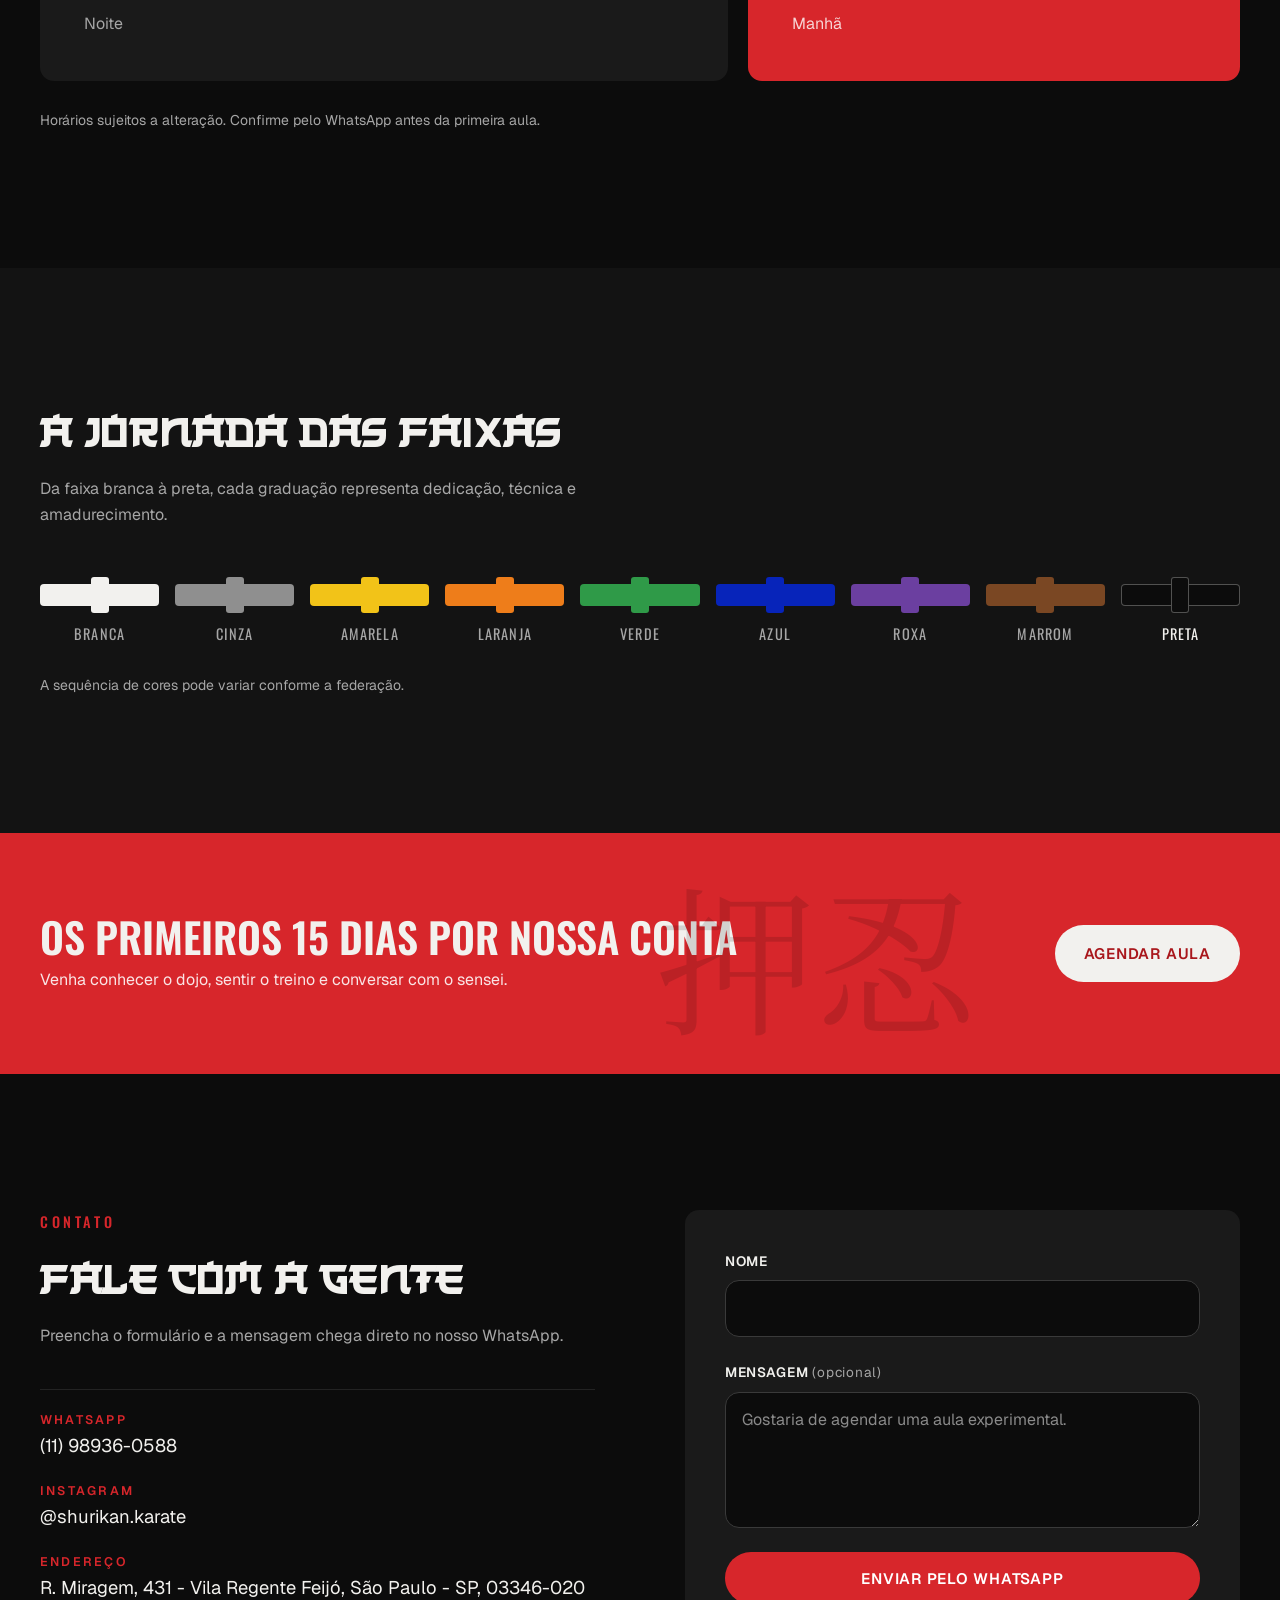
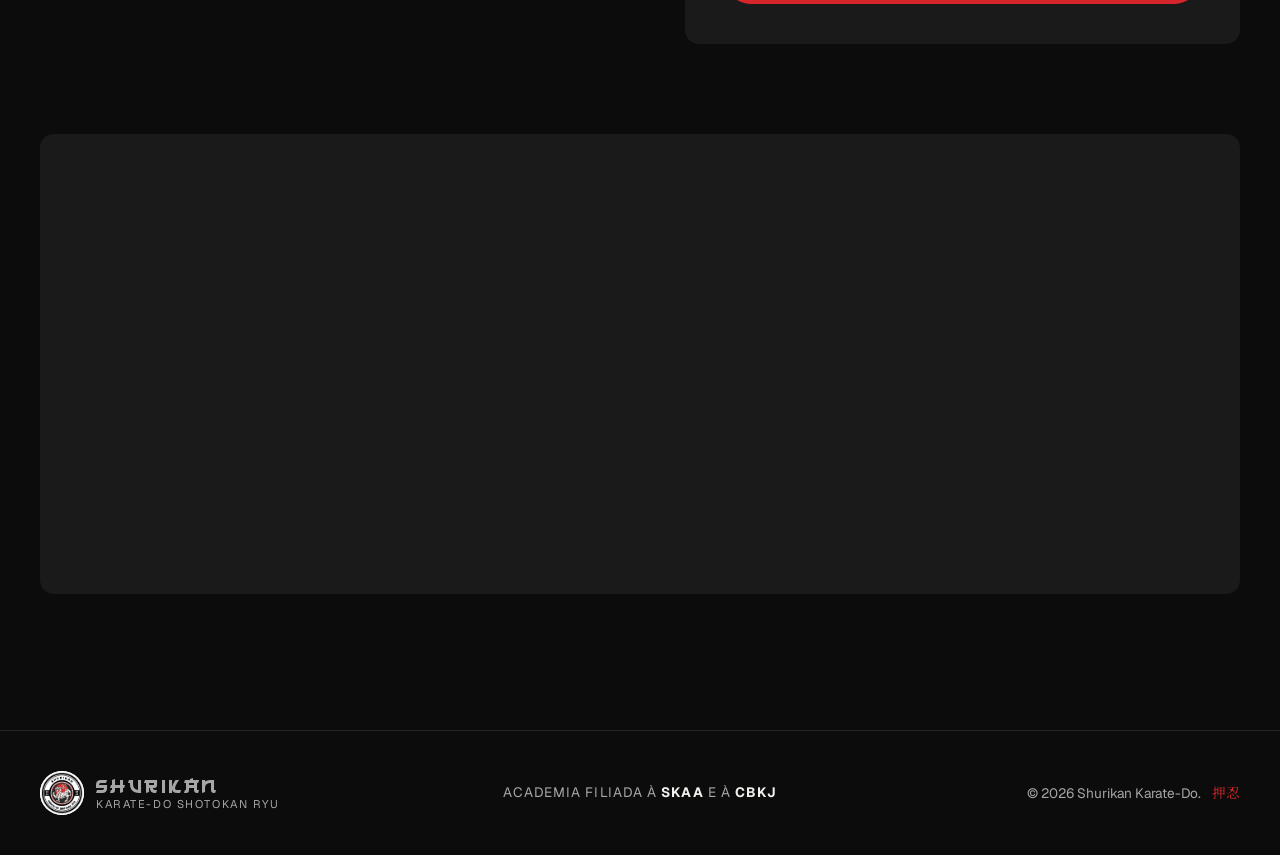
==== commit 4d8ead23: "add: pag Skaa em construcao" ====
--- a/index.html
+++ b/index.html
@@ -83,7 +83,7 @@
       <div class="container affil__inner">
         <p class="affil__label">Academia filiada à</p>
         <ul class="affil__list">
-          <li>SKAA</li>
+          <li><a href="pages/skaa.html">SKAA</a></li>
           <li><a href="https://cbkj.org/" target="_blank" rel="noopener" aria-label="CBKJ (abre em nova aba)">CBKJ</a></li>
         </ul>
       </div>
@@ -203,9 +203,9 @@
           <li style="--belt:#f2f1ee"><span class="belt"></span>Branca</li>
           <li style="--belt:#8f8f8f"><span class="belt"></span>Cinza</li>
           <li style="--belt:#f2c318"><span class="belt"></span>Amarela</li>
-          <li style="--belt:#d7262b"><span class="belt"></span>Vermelha</li>
           <li style="--belt:#ee7d1a"><span class="belt"></span>Laranja</li>
           <li style="--belt:#2f9a48"><span class="belt"></span>Verde</li>
+          <li style="--belt:#0724BA"><span class="belt"></span>Azul</li>
           <li style="--belt:#6b3fa0"><span class="belt"></span>Roxa</li>
           <li style="--belt:#7a4723"><span class="belt"></span>Marrom</li>
           <li style="--belt:#0c0c0c" class="belts__black"><span class="belt"></span>Preta</li>
@@ -219,7 +219,7 @@
       <div class="container cta__inner reveal">
         <span class="cta__kanji" aria-hidden="true">押忍</span>
         <div>
-          <h2>A primeira aula é por nossa conta</h2>
+          <h2>Os primeiros 15 dias por nossa conta</h2>
           <p>Venha conhecer o dojo, sentir o treino e conversar com o sensei.</p>
         </div>
         <a class="btn btn--light" data-whatsapp href="#contato">Agendar aula</a>
@@ -277,7 +277,7 @@
         <span class="brand__logo"><img src="assets/img/logo.png" alt="" width="44" height="44"></span>
         <span class="brand__text"><strong>Shurikan</strong><small>Karate-Do Shotokan Ryu</small></span>
       </a>
-      <p class="footer__affil">Academia filiada à <strong>SKAA</strong> e à <a href="https://cbkj.org/" target="_blank" rel="noopener"><strong>CBKJ</strong></a></p>
+      <p class="footer__affil">Academia filiada à <a href="pages/skaa.html"><strong>SKAA</strong></a> e à <a href="https://cbkj.org/" target="_blank" rel="noopener"><strong>CBKJ</strong></a></p>
       <p class="footer__copy">© <span id="ano"></span> Shurikan Karate-Do. <span class="footer__oss" lang="ja">押忍</span></p>
     </div>
   </footer>
--- a/css/style.css
+++ b/css/style.css
@@ -202,7 +202,8 @@
 .dojo__media {
   position: relative; margin: 4rem 0 0; aspect-ratio: 4 / 5; border-radius: var(--radius);
   background: var(--surface); overflow: hidden;
-  display: flex; flex-direction: column; align-items: center; justify-content: center; gap: 1.75rem;
+  display: flex; flex-direction: column; align-items: center; justify-content: center; gap: 5.75rem;
+  box-shadow: 0px 1px 10px 0px #ff0000ba;
 }
 .dojo__media::before {
   content: ""; position: absolute; width: 72%; aspect-ratio: 1; border-radius: 50%;
@@ -213,7 +214,7 @@
   writing-mode: vertical-rl; line-height: 1.05;
 }
 .dojo__media figcaption {
-  position: relative; font-size: .8rem; letter-spacing: .14em; text-transform: uppercase; color: var(--muted);
+  position: relative; font-size: .9rem; letter-spacing: .14em; text-transform: uppercase; color: var(--muted);
   text-align: center; padding: 0 1.5rem;
 }
 
@@ -364,8 +365,9 @@
   .hero__sun { right: 50%; top: calc(var(--header-h) + 2.5rem + min(30vw, 135px)); transform: translate(50%, -50%); width: min(84vw, 350px); }
 
   .dojo, .kun-wrap, .contact { grid-template-columns: 1fr; }
-  .dojo__media { margin: 0; aspect-ratio: 16 / 10; }
-  .dojo__media::before { width: 42%; top: 10%; }
+  .dojo__media { margin: 0; aspect-ratio: 16 / 10; gap: 2.8rem; }
+  .dojo__media::before { width: 39%; top: 10%; }
+  .dojo__kanji { font-size: clamp(4rem, 9vw, 6rem); }
   .kun-head { position: static; }
   .kun-head__kanji { display: none; }
   .schedule { grid-template-columns: 1fr; }
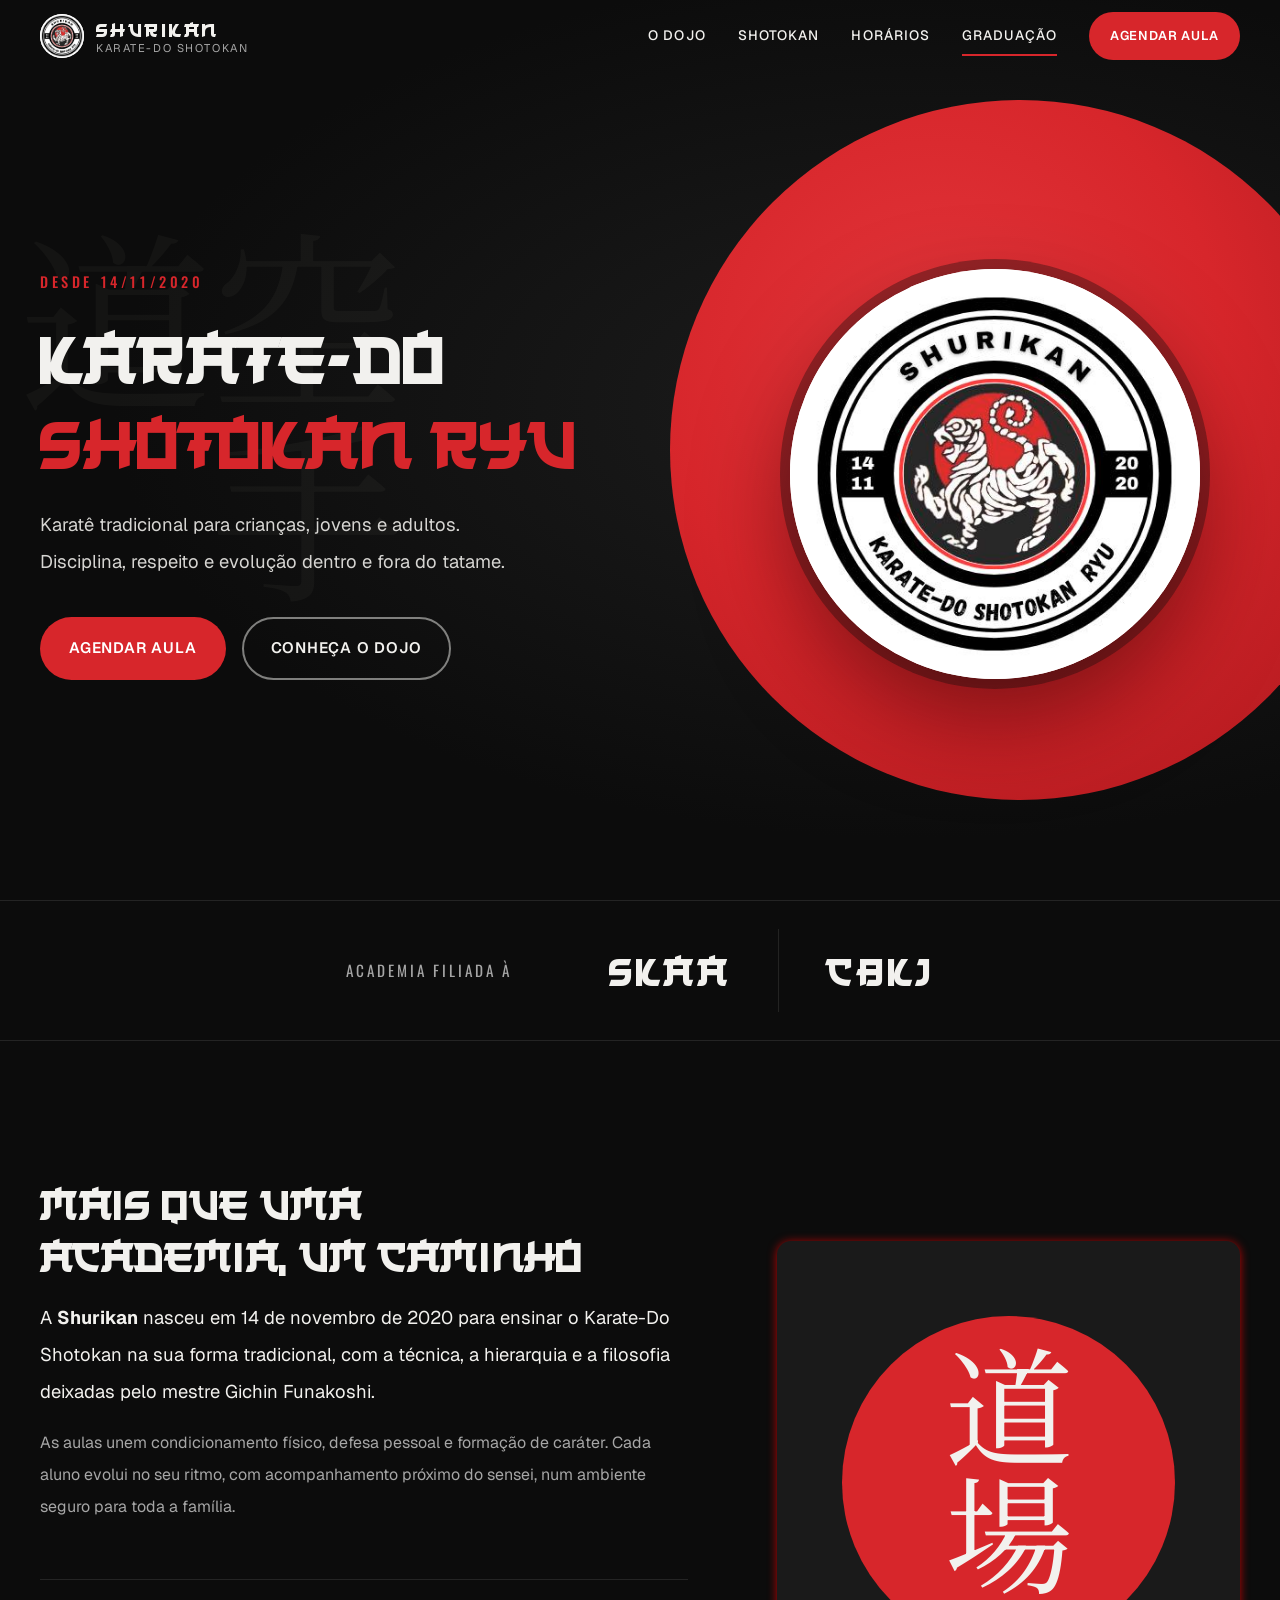
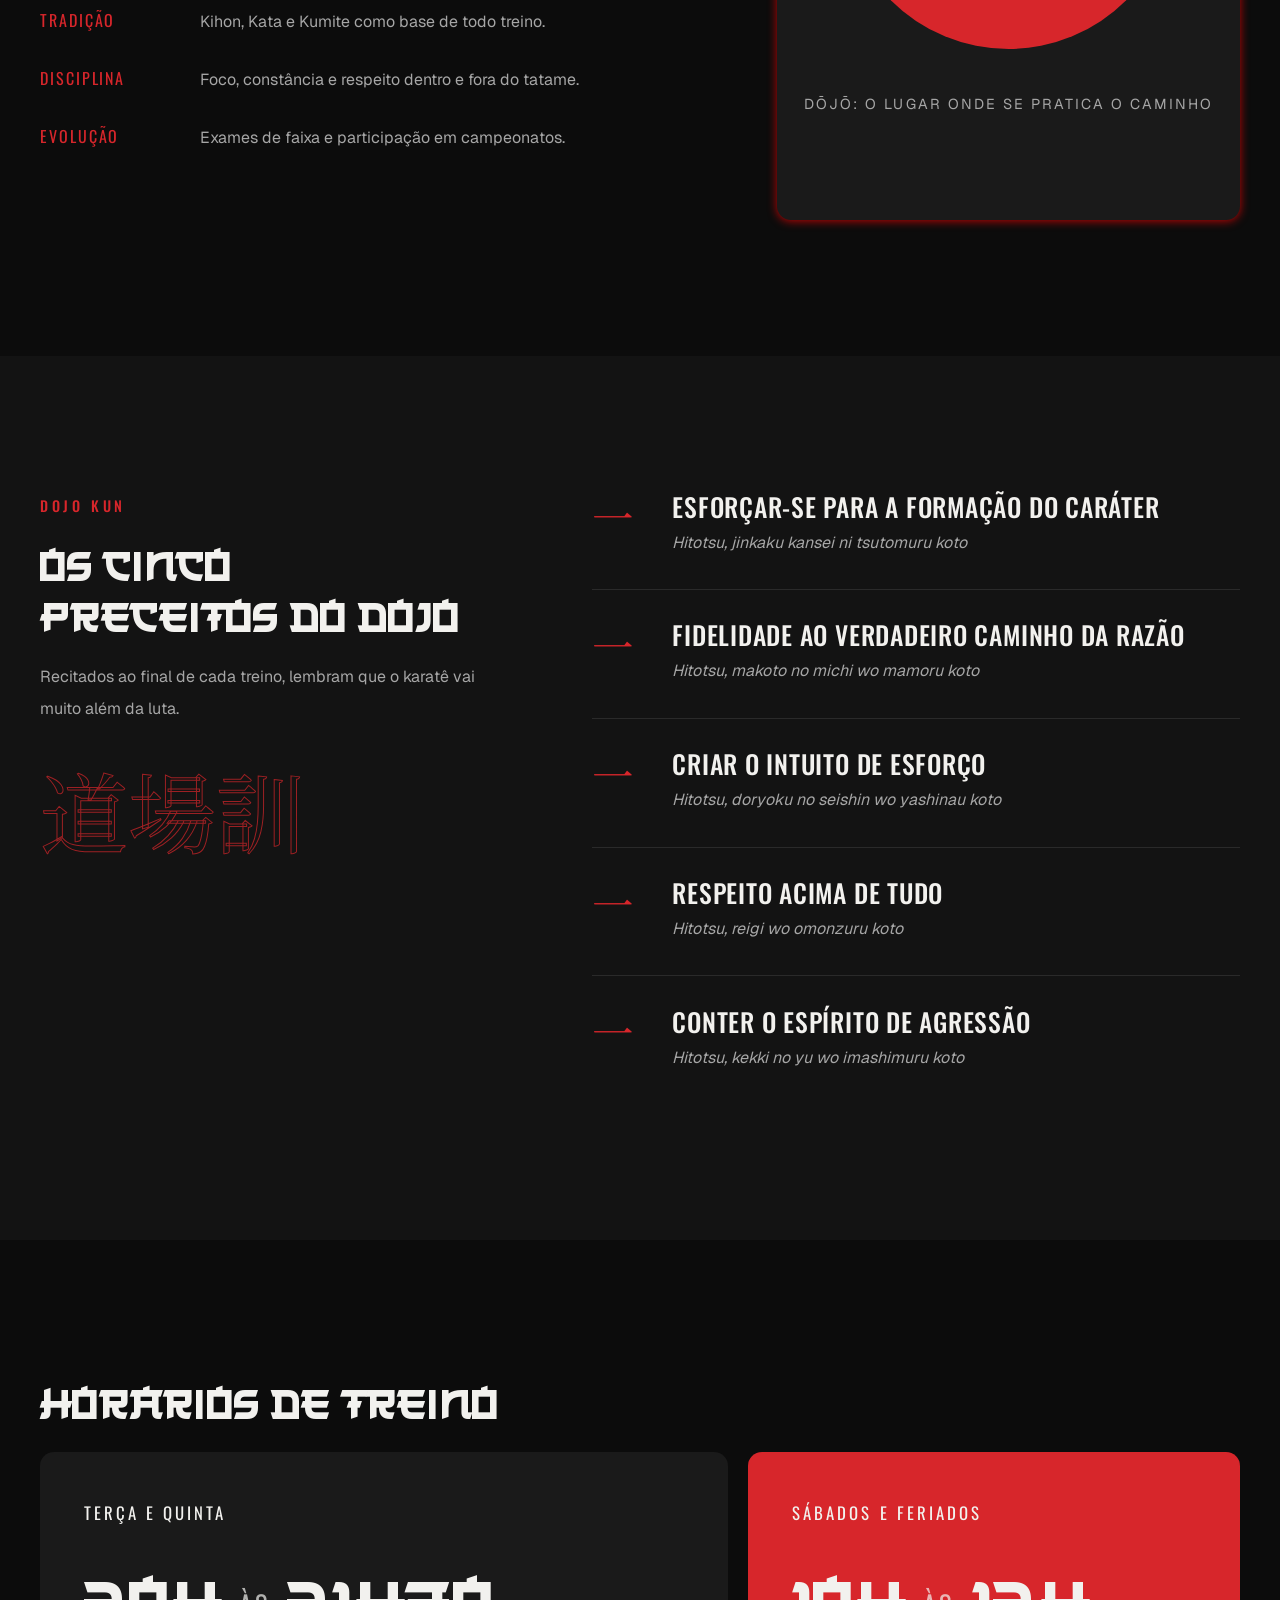
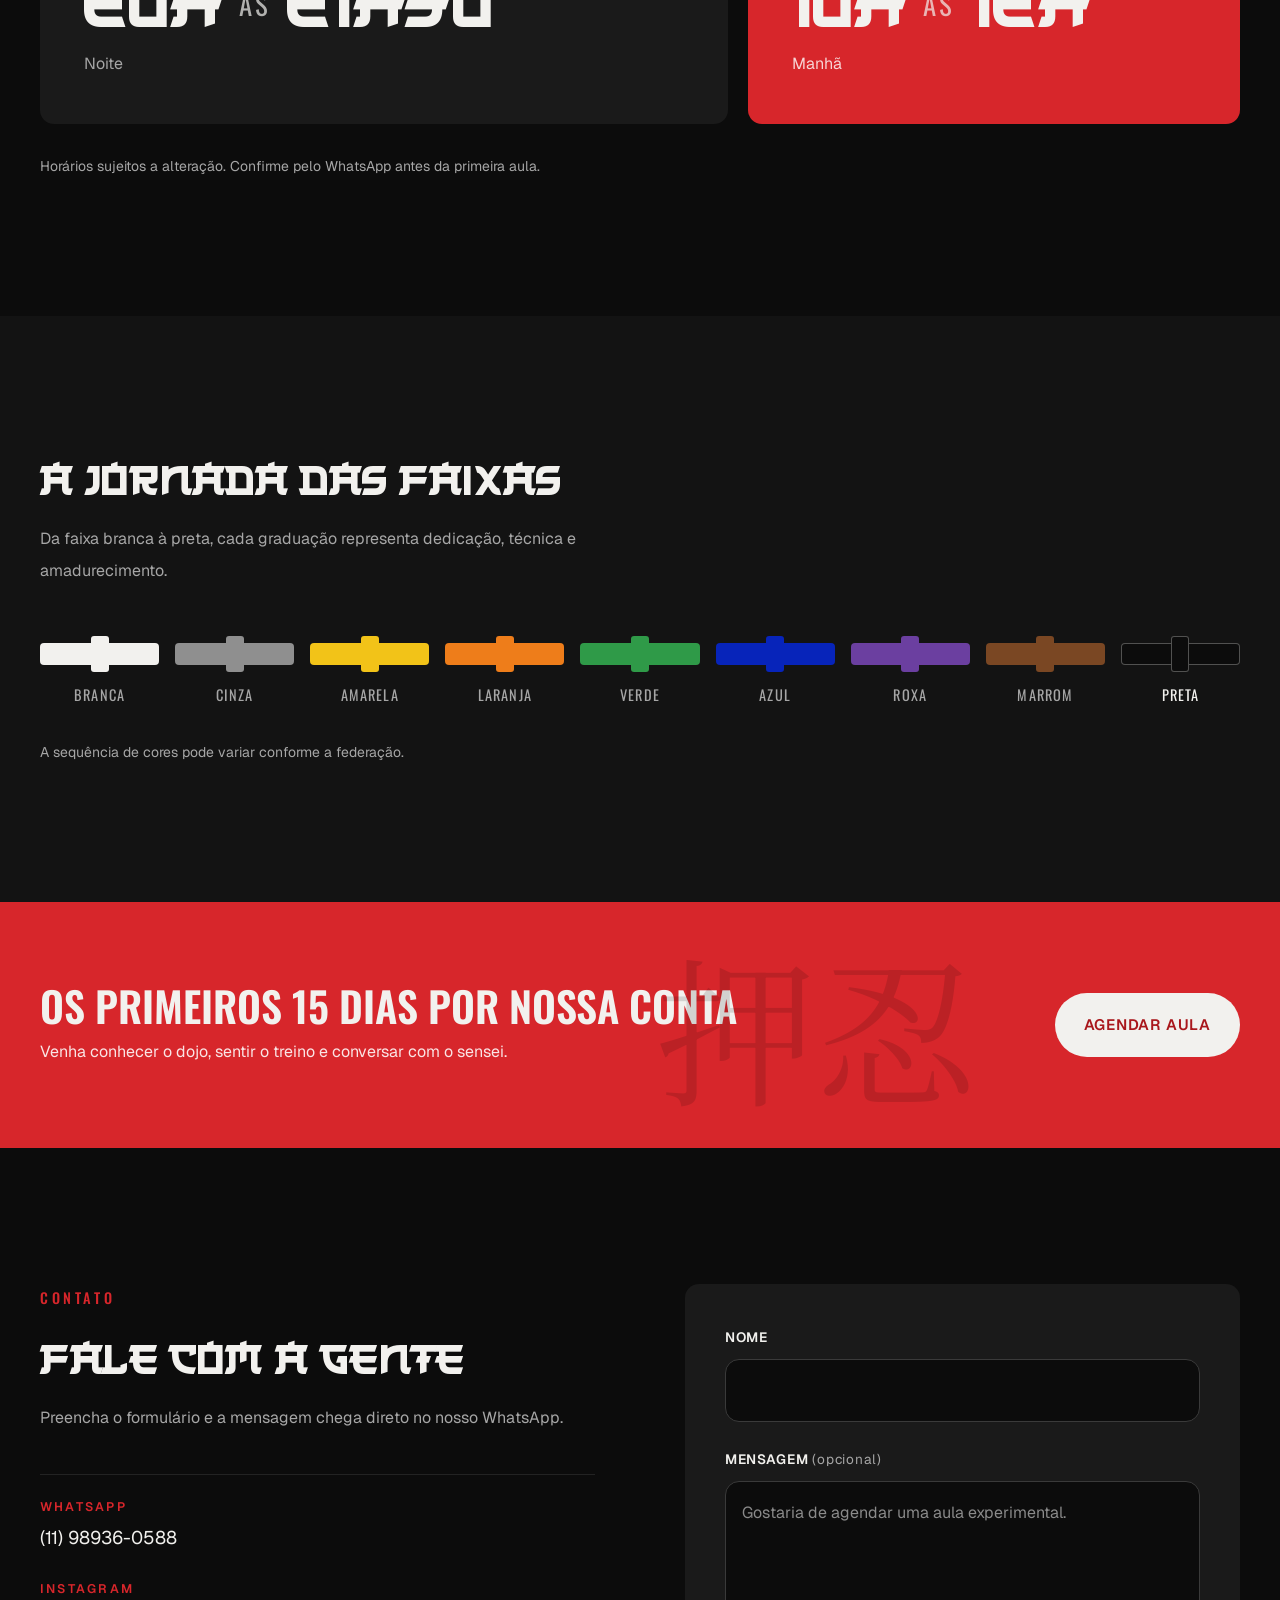
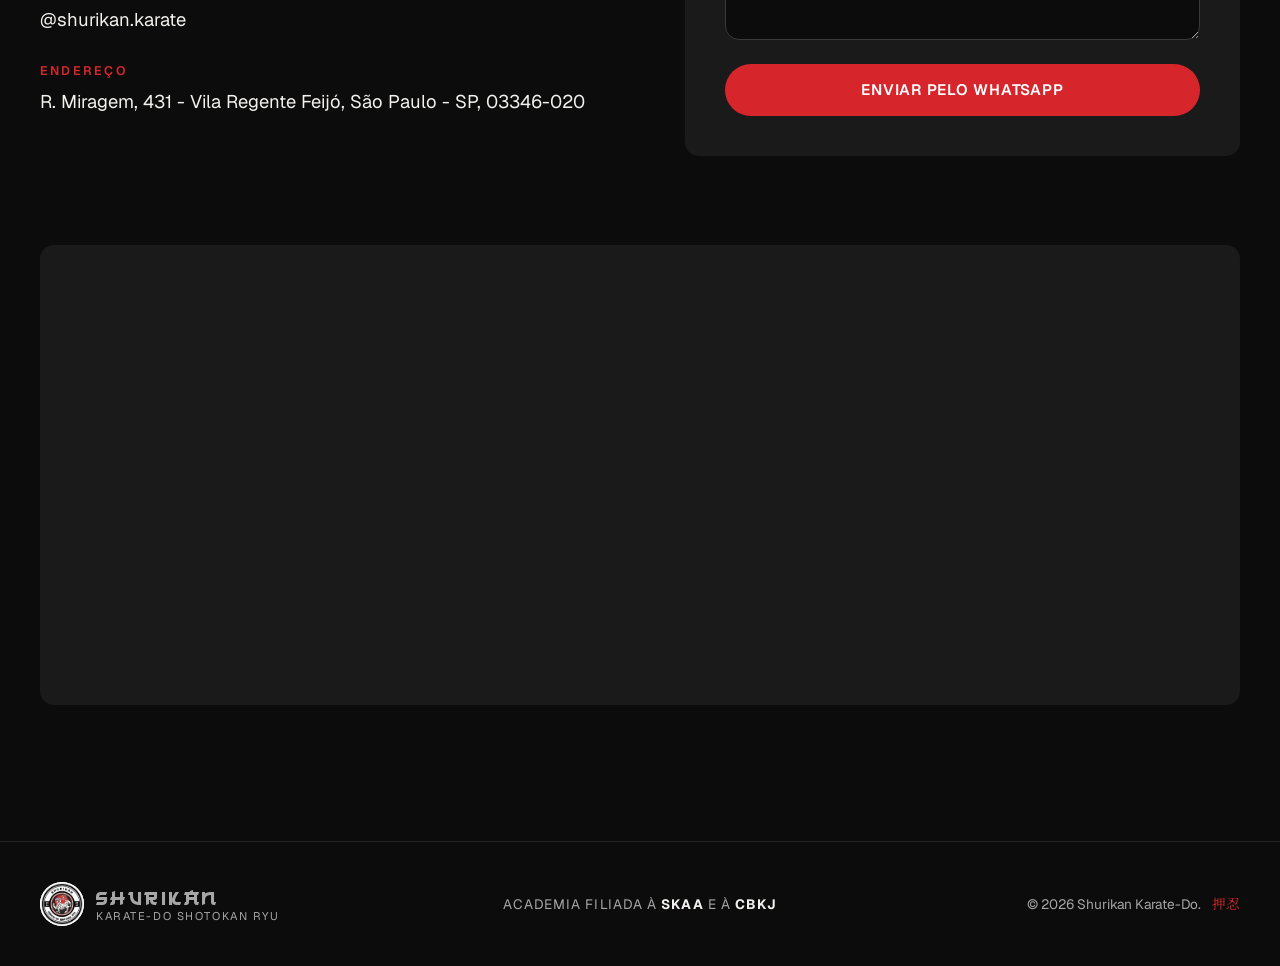
==== commit 3d8efdd9: "add: pag Skaa finalizada" ====
--- a/index.html
+++ b/index.html
@@ -173,7 +173,7 @@
     <!-- ============ HORÁRIOS ============ -->
     <section class="section" id="horarios">
       <div class="container">
-        <h2 class="title reveal">Horários de treino</h2>
+        <h2 class="title reveal">Horarios de treino</h2>
 
         <div class="schedule">
           <article class="slot reveal">
--- a/css/style.css
+++ b/css/style.css
@@ -32,359 +32,1040 @@
   --radius: 14px;
   --header-h: 72px;
   --container: 1200px;
-  --ease: cubic-bezier(.16, 1, .3, 1);
+  --ease: cubic-bezier(0.16, 1, 0.3, 1);
 }
 
 /* ---------- Base ---------- */
-*, *::before, *::after { box-sizing: border-box; }
-
-html { scroll-behavior: smooth; scroll-padding-top: var(--header-h); }
+*,
+*::before,
+*::after {
+  box-sizing: border-box;
+}
+
+html {
+  scroll-behavior: smooth;
+  scroll-padding-top: var(--header-h);
+}
 
 body {
   margin: 0;
   font-family: var(--font-body);
   font-size: 1rem;
-  line-height: 1.65;
+  line-height: 2;
   color: var(--text);
   background: var(--bg);
   -webkit-font-smoothing: antialiased;
 }
 
-img { max-width: 100%; display: block; }
-a { color: inherit; }
-h1, h2, h3 { margin: 0; line-height: 1.15; }
-p { margin: 0 0 1rem; }
-dl, dd { margin: 0; }
-
-.container { width: min(100% - 32px, var(--container)); margin-inline: auto; }
+img {
+  max-width: 100%;
+  display: block;
+}
+a {
+  color: inherit;
+}
+h1,
+h2,
+h3 {
+  margin: 0;
+  line-height: 1.15;
+}
+p {
+  margin: 0 0 1rem;
+}
+dl,
+dd {
+  margin: 0;
+}
+
+.container {
+  width: min(100% - 32px, var(--container));
+  margin-inline: auto;
+}
 
 .skip-link {
-  position: absolute; left: 16px; top: -60px; z-index: 100;
-  background: var(--red); color: var(--text); padding: 10px 16px; border-radius: 8px;
-}
-.skip-link:focus { top: 12px; }
-
-:focus-visible { outline: 3px solid var(--red); outline-offset: 3px; }
-
-.muted { color: var(--muted); max-width: 52ch; }
-.lead { font-size: 1.15rem; color: var(--text); }
-.note { margin: 1.75rem 0 0; font-size: .875rem; color: var(--muted); }
+  position: absolute;
+  left: 16px;
+  top: -60px;
+  z-index: 100;
+  background: var(--red);
+  color: var(--text);
+  padding: 10px 16px;
+  border-radius: 8px;
+}
+.skip-link:focus {
+  top: 12px;
+}
+
+:focus-visible {
+  outline: 3px solid var(--red);
+  outline-offset: 3px;
+}
+
+.muted {
+  color: var(--muted);
+  max-width: 52ch;
+}
+.lead {
+  font-size: 1.15rem;
+  color: var(--text);
+}
+.note {
+  margin: 1.75rem 0 0;
+  font-size: 0.875rem;
+  color: var(--muted);
+}
 
 /* ---------- Botões ---------- */
 .btn {
-  display: inline-flex; align-items: center; justify-content: center;
-  padding: .9rem 1.7rem; white-space: nowrap;
-  font-family: var(--font-body); font-weight: 600; font-size: .95rem;
-  letter-spacing: .05em; text-transform: uppercase; text-decoration: none;
-  border: 2px solid transparent; border-radius: 999px; cursor: pointer;
-  transition: transform .3s var(--ease), background-color .2s, color .2s, border-color .2s;
-}
-.btn:hover { transform: translateY(-2px); }
-.btn:active { transform: translateY(1px) scale(.98); }
-.btn--red { background: var(--red); color: #fff; }
-.btn--red:hover { background: var(--red-dark); }
-.btn--ghost { border-color: rgba(242, 241, 238, .5); color: var(--text); }
-.btn--ghost:hover { border-color: var(--text); background: var(--text); color: var(--bg); }
-.btn--light { background: var(--text); color: var(--red-dark); }
-.btn--light:hover { background: var(--bg); color: var(--text); }
-.btn--sm { padding: .6rem 1.2rem; font-size: .8rem; }
-.btn--block { width: 100%; }
+  display: inline-flex;
+  align-items: center;
+  justify-content: center;
+  padding: 0.9rem 1.7rem;
+  white-space: nowrap;
+  font-family: var(--font-body);
+  font-weight: 600;
+  font-size: 0.95rem;
+  letter-spacing: 0.05em;
+  text-transform: uppercase;
+  text-decoration: none;
+  border: 2px solid transparent;
+  border-radius: 999px;
+  cursor: pointer;
+  transition:
+    transform 0.3s var(--ease),
+    background-color 0.2s,
+    color 0.2s,
+    border-color 0.2s;
+}
+.btn:hover {
+  transform: translateY(-2px);
+}
+.btn:active {
+  transform: translateY(1px) scale(0.98);
+}
+.btn--red {
+  background: var(--red);
+  color: #fff;
+}
+.btn--red:hover {
+  background: var(--red-dark);
+}
+.btn--ghost {
+  border-color: rgba(242, 241, 238, 0.5);
+  color: var(--text);
+}
+.btn--ghost:hover {
+  border-color: var(--text);
+  background: var(--text);
+  color: var(--bg);
+}
+.btn--light {
+  background: var(--text);
+  color: var(--red-dark);
+}
+.btn--light:hover {
+  background: var(--bg);
+  color: var(--text);
+}
+.btn--sm {
+  padding: 0.6rem 1.2rem;
+  font-size: 0.8rem;
+}
+.btn--block {
+  width: 100%;
+}
 
 /* ---------- Títulos ---------- */
 .eyebrow {
-  font-family: var(--font-ui); font-weight: 500; font-size: .9rem;
-  letter-spacing: .25em; text-transform: uppercase; color: var(--red);
+  font-family: var(--font-ui);
+  font-weight: 500;
+  font-size: 0.9rem;
+  letter-spacing: 0.25em;
+  text-transform: uppercase;
+  color: var(--red);
   margin-bottom: 1.1rem;
 }
 
 .title {
-  font-family: var(--font-brand); font-weight: 400;
-  font-size: clamp(1.9rem, 3.8vw, 2.8rem); text-transform: uppercase;
-  margin-bottom: 1.25rem; max-width: 24ch; text-wrap: balance;
-}
-
-.section { padding: clamp(5rem, 11vw, 8.5rem) 0; position: relative; }
-.section--ink { background: var(--ink); }
+  font-family: var(--font-brand);
+  font-weight: 400;
+  font-size: clamp(1.9rem, 3.8vw, 2.8rem);
+  text-transform: uppercase;
+  margin-bottom: 1.25rem;
+  max-width: 24ch;
+  text-wrap: balance;
+}
+
+.section {
+  padding: clamp(5rem, 11vw, 8.5rem) 0;
+  position: relative;
+}
+.section--ink {
+  background: var(--ink);
+}
 
 /* ---------- Header ---------- */
 .header {
-  position: fixed; inset: 0 0 auto; z-index: 50; height: var(--header-h);
-  display: flex; align-items: center;
-  transition: background-color .3s, box-shadow .3s;
-}
-.header.is-scrolled { background: rgba(12, 12, 12, .9); backdrop-filter: blur(12px); box-shadow: 0 1px 0 var(--line); }
-.header__inner { display: flex; align-items: center; justify-content: space-between; gap: 1rem; }
-
-.brand { display: flex; align-items: center; gap: .75rem; text-decoration: none; }
-.brand__logo { width: 44px; height: 44px; border-radius: 50%; overflow: hidden; background: #fff; flex-shrink: 0; }
-.brand__logo img { width: 100%; height: 100%; transform: scale(1.18); }
-.brand__text { display: flex; flex-direction: column; line-height: 1.15; }
-.brand__text strong { font-family: var(--font-brand); font-weight: 400; font-size: 1.3rem; letter-spacing: .12em; text-transform: uppercase; }
-.brand__text small { font-size: .7rem; letter-spacing: .14em; text-transform: uppercase; color: var(--muted); }
-
-.nav { display: flex; align-items: center; gap: 2rem; }
+  position: fixed;
+  inset: 0 0 auto;
+  z-index: 50;
+  height: var(--header-h);
+  display: flex;
+  align-items: center;
+  transition:
+    background-color 0.3s,
+    box-shadow 0.3s;
+}
+.header.is-scrolled {
+  background: rgba(12, 12, 12, 0.9);
+  backdrop-filter: blur(12px);
+  box-shadow: 0 1px 0 var(--line);
+}
+.header__inner {
+  display: flex;
+  align-items: center;
+  justify-content: space-between;
+  gap: 1rem;
+}
+
+.brand {
+  display: flex;
+  align-items: center;
+  gap: 0.75rem;
+  text-decoration: none;
+}
+.brand__logo {
+  width: 44px;
+  height: 44px;
+  border-radius: 50%;
+  overflow: hidden;
+  background: #fff;
+  flex-shrink: 0;
+}
+.brand__logo img {
+  width: 100%;
+  height: 100%;
+  transform: scale(1.18);
+}
+.brand__text {
+  display: flex;
+  flex-direction: column;
+  line-height: 1.15;
+}
+.brand__text strong {
+  font-family: var(--font-brand);
+  font-weight: 400;
+  font-size: 1.3rem;
+  letter-spacing: 0.12em;
+  text-transform: uppercase;
+}
+.brand__text small {
+  font-size: 0.7rem;
+  letter-spacing: 0.14em;
+  text-transform: uppercase;
+  color: var(--muted);
+}
+
+.nav {
+  display: flex;
+  align-items: center;
+  gap: 2rem;
+}
 .nav a:not(.btn) {
-  position: relative; text-decoration: none;
-  font-family: var(--font-body); font-weight: 500; font-size: .85rem; letter-spacing: .08em; text-transform: uppercase;
+  position: relative;
+  text-decoration: none;
+  font-family: var(--font-body);
+  font-weight: 500;
+  font-size: 0.85rem;
+  letter-spacing: 0.08em;
+  text-transform: uppercase;
 }
 .nav a:not(.btn)::after {
-  content: ""; position: absolute; left: 0; bottom: -6px; width: 100%; height: 2px;
-  background: var(--red); transform: scaleX(0); transform-origin: left; transition: transform .3s var(--ease);
-}
-.nav a:not(.btn):hover::after, .nav a.is-active::after { transform: scaleX(1); }
-
-.nav-toggle { display: none; }
+  content: "";
+  position: absolute;
+  left: 0;
+  bottom: -6px;
+  width: 100%;
+  height: 2px;
+  background: var(--red);
+  transform: scaleX(0);
+  transform-origin: left;
+  transition: transform 0.3s var(--ease);
+}
+.nav a:not(.btn):hover::after,
+.nav a.is-active::after {
+  transform: scaleX(1);
+}
+
+.nav-toggle {
+  display: none;
+}
 
 /* ---------- Hero ---------- */
 .hero {
-  position: relative; min-height: 100vh; min-height: 100dvh;
-  display: flex; align-items: center;
+  position: relative;
+  min-height: 100vh;
+  min-height: 100dvh;
+  display: flex;
+  align-items: center;
   padding: calc(var(--header-h) + 2.5rem) 0 4rem;
   background: radial-gradient(ellipse at 72% 45%, #1d1d1d 0%, var(--bg) 62%);
-  overflow: hidden; isolation: isolate;
+  overflow: hidden;
+  isolation: isolate;
 }
 .hero__sun {
-  position: absolute; z-index: -1;
-  width: min(74vw, 700px); aspect-ratio: 1; border-radius: 50%;
-  right: -7%; top: 50%; transform: translateY(-50%);
-  background: radial-gradient(circle at 38% 36%, #e2353a 0%, var(--red) 46%, var(--red-dark) 100%);
+  position: absolute;
+  z-index: -1;
+  width: min(74vw, 700px);
+  aspect-ratio: 1;
+  border-radius: 50%;
+  right: -7%;
+  top: 50%;
+  transform: translateY(-50%);
+  background: radial-gradient(
+    circle at 38% 36%,
+    #e2353a 0%,
+    var(--red) 46%,
+    var(--red-dark) 100%
+  );
 }
 .hero__kanji {
-  position: absolute; z-index: -1; left: 1.5%; top: 50%; transform: translateY(-50%);
-  writing-mode: vertical-rl; font-family: var(--font-jp); font-size: clamp(6rem, 15vw, 12rem);
-  color: rgba(242, 241, 238, .035); line-height: 1; user-select: none;
-}
-.hero__inner { display: grid; grid-template-columns: 1.15fr .85fr; align-items: center; gap: 3rem; }
+  position: absolute;
+  z-index: -1;
+  left: 1.5%;
+  top: 50%;
+  transform: translateY(-50%);
+  writing-mode: vertical-rl;
+  font-family: var(--font-jp);
+  font-size: clamp(6rem, 15vw, 12rem);
+  color: rgba(242, 241, 238, 0.035);
+  line-height: 1;
+  user-select: none;
+}
+.hero__inner {
+  display: grid;
+  grid-template-columns: 1.15fr 0.85fr;
+  align-items: center;
+  gap: 3rem;
+}
 .hero h1 {
-  font-family: var(--font-brand); font-weight: 400;
-  font-size: clamp(2.3rem, 6.2vw, 4.6rem); text-transform: uppercase; margin-bottom: 1.5rem;
-}
-.hero h1 span { color: var(--red); }
-.hero__lead { max-width: 30rem; font-size: 1.15rem; color: #d6d5d2; margin-bottom: 2.25rem; }
-.hero__actions { display: flex; flex-wrap: wrap; gap: 1rem; }
-
-.hero__emblem { display: flex; justify-content: center; }
+  font-family: var(--font-brand);
+  font-weight: 400;
+  font-size: clamp(2.3rem, 6.2vw, 4.6rem);
+  text-transform: uppercase;
+  margin-bottom: 1.5rem;
+}
+.hero h1 span {
+  color: var(--red);
+}
+.hero__lead {
+  max-width: 30rem;
+  font-size: 1.15rem;
+  color: #d6d5d2;
+  margin-bottom: 2.25rem;
+}
+.hero__actions {
+  display: flex;
+  flex-wrap: wrap;
+  gap: 1rem;
+}
+
+.hero__emblem {
+  display: flex;
+  justify-content: center;
+}
 .emblem {
-  width: min(100%, 410px); aspect-ratio: 1; border-radius: 50%; overflow: hidden; background: #fff;
-  box-shadow: 0 0 0 10px rgba(12, 12, 12, .35), 0 40px 90px rgba(60, 4, 6, .55);
-}
-.emblem img { width: 100%; height: 100%; transform: scale(1.12); }
+  width: min(100%, 410px);
+  aspect-ratio: 1;
+  border-radius: 50%;
+  overflow: hidden;
+  background: #fff;
+  box-shadow:
+    0 0 0 10px rgba(12, 12, 12, 0.35),
+    0 40px 90px rgba(60, 4, 6, 0.55);
+}
+.emblem img {
+  width: 100%;
+  height: 100%;
+  transform: scale(1.12);
+}
 
 /* Entrada do hero: guia o olhar título → texto → botões → emblema */
 @media (prefers-reduced-motion: no-preference) {
-  .hero__content > *, .hero__emblem { animation: rise .9s var(--ease) both; }
-  .hero__content > :nth-child(2) { animation-delay: .08s; }
-  .hero__content > :nth-child(3) { animation-delay: .16s; }
-  .hero__content > :nth-child(4) { animation-delay: .24s; }
-  .hero__emblem { animation-name: pop; animation-duration: 1.1s; animation-delay: .2s; }
-}
-@keyframes rise { from { opacity: 0; transform: translateY(24px); } }
-@keyframes pop { from { opacity: 0; transform: scale(.92); } }
+  .hero__content > *,
+  .hero__emblem {
+    animation: rise 0.9s var(--ease) both;
+  }
+  .hero__content > :nth-child(2) {
+    animation-delay: 0.08s;
+  }
+  .hero__content > :nth-child(3) {
+    animation-delay: 0.16s;
+  }
+  .hero__content > :nth-child(4) {
+    animation-delay: 0.24s;
+  }
+  .hero__emblem {
+    animation-name: pop;
+    animation-duration: 1.1s;
+    animation-delay: 0.2s;
+  }
+}
+@keyframes rise {
+  from {
+    opacity: 0;
+    transform: translateY(24px);
+  }
+}
+@keyframes pop {
+  from {
+    opacity: 0;
+    transform: scale(0.92);
+  }
+}
 
 /* ---------- Filiações ---------- */
-.affil { border-block: 1px solid var(--line); background: var(--bg); }
-.affil__inner { display: flex; align-items: center; justify-content: center; gap: clamp(1.5rem, 4vw, 3rem); padding-block: 1.75rem; }
-.affil__label { margin: 0; font-family: var(--font-ui); font-size: .95rem; letter-spacing: .2em; text-transform: uppercase; color: var(--muted); }
-.affil__list { list-style: none; margin: 0; padding: 0; display: flex; align-items: center; }
-.affil__list li { font-family: var(--font-brand); font-size: clamp(1.8rem, 4vw, 2.6rem); letter-spacing: .08em; padding-inline: clamp(1.5rem, 4vw, 3rem); }
-.affil__list li + li { border-left: 1px solid var(--line); }
-.affil__list li:last-child { padding-right: 0; }
+.affil {
+  border-block: 1px solid var(--line);
+  background: var(--bg);
+}
+.affil__inner {
+  display: flex;
+  align-items: center;
+  justify-content: center;
+  gap: clamp(1.5rem, 4vw, 3rem);
+  padding-block: 1.75rem;
+}
+.affil__label {
+  margin: 0;
+  font-family: var(--font-ui);
+  font-size: 0.95rem;
+  letter-spacing: 0.2em;
+  text-transform: uppercase;
+  color: var(--muted);
+}
+.affil__list {
+  list-style: none;
+  margin: 0;
+  padding: 0;
+  display: flex;
+  align-items: center;
+}
+.affil__list li {
+  font-family: var(--font-brand);
+  font-size: clamp(1.8rem, 4vw, 2.6rem);
+  letter-spacing: 0.08em;
+  padding-inline: clamp(1.5rem, 4vw, 3rem);
+}
+.affil__list li + li {
+  border-left: 1px solid var(--line);
+}
+.affil__list li:last-child {
+  padding-right: 0;
+}
 
 /* ---------- O Dojo (assimétrico: texto largo, imagem estreita e deslocada) ---------- */
-.dojo { display: grid; grid-template-columns: 7fr 5fr; gap: clamp(2.5rem, 7vw, 6rem); align-items: start; }
-.dojo__text p:not(.lead) { color: var(--muted); max-width: 60ch; }
-
-.pillars { margin-top: 2.5rem; border-top: 1px solid var(--line); }
-.pillars > div { display: grid; grid-template-columns: 9rem 1fr; gap: 1rem; padding-top: 1.25rem; align-items: baseline; }
-.pillars dt { font-family: var(--font-ui); letter-spacing: .12em; text-transform: uppercase; color: var(--red); }
-.pillars dd { color: var(--muted); }
+.dojo {
+  display: grid;
+  grid-template-columns: 7fr 5fr;
+  gap: clamp(2.5rem, 7vw, 6rem);
+  align-items: start;
+}
+.dojo__text p:not(.lead) {
+  color: var(--muted);
+  max-width: 60ch;
+}
+
+.pillars {
+  margin-top: 3.5rem;
+  border-top: 1px solid var(--line);
+}
+.pillars > div {
+  display: grid;
+  grid-template-columns: 9rem 1fr;
+  gap: 1rem;
+  padding-top: 1.5rem;
+  align-items: baseline;
+}
+.pillars dt {
+  font-family: var(--font-ui);
+  letter-spacing: 0.12em;
+  text-transform: uppercase;
+  color: var(--red);
+}
+.pillars dd {
+  color: var(--muted);
+}
 
 .dojo__media {
-  position: relative; margin: 4rem 0 0; aspect-ratio: 4 / 5; border-radius: var(--radius);
-  background: var(--surface); overflow: hidden;
-  display: flex; flex-direction: column; align-items: center; justify-content: center; gap: 5.75rem;
+  position: relative;
+  margin: 4rem 0 0;
+  aspect-ratio: 4 / 5;
+  border-radius: var(--radius);
+  background: var(--surface);
+  overflow: hidden;
+  display: flex;
+  flex-direction: column;
+  align-items: center;
+  justify-content: center;
+  gap: 5.75rem;
   box-shadow: 0px 1px 10px 0px #ff0000ba;
 }
 .dojo__media::before {
-  content: ""; position: absolute; width: 72%; aspect-ratio: 1; border-radius: 50%;
-  background: var(--red); top: 13%;
+  content: "";
+  position: absolute;
+  width: 72%;
+  aspect-ratio: 1;
+  border-radius: 50%;
+  background: var(--red);
+  top: 13%;
 }
 .dojo__kanji {
-  position: relative; font-family: var(--font-jp); font-size: clamp(5rem, 11vw, 8rem);
-  writing-mode: vertical-rl; line-height: 1.05;
+  position: relative;
+  font-family: var(--font-jp);
+  font-size: clamp(5rem, 11vw, 8rem);
+  writing-mode: vertical-rl;
+  line-height: 1.05;
 }
 .dojo__media figcaption {
-  position: relative; font-size: .9rem; letter-spacing: .14em; text-transform: uppercase; color: var(--muted);
-  text-align: center; padding: 0 1.5rem;
+  position: relative;
+  font-size: 0.9rem;
+  letter-spacing: 0.14em;
+  text-transform: uppercase;
+  color: var(--muted);
+  text-align: center;
+  padding: 0 1.5rem;
 }
 
 /* ---------- Dojo Kun (cabeçalho fixo à esquerda, lista à direita) ---------- */
-.kun-wrap { display: grid; grid-template-columns: 5fr 7fr; gap: clamp(2.5rem, 7vw, 6rem); align-items: start; }
-.kun-head { position: sticky; top: calc(var(--header-h) + 2rem); }
+.kun-wrap {
+  display: grid;
+  grid-template-columns: 5fr 7fr;
+  gap: clamp(2.5rem, 7vw, 6rem);
+  align-items: start;
+}
+.kun-head {
+  position: sticky;
+  top: calc(var(--header-h) + 2rem);
+}
 .kun-head__kanji {
-  display: block; margin-top: 2.5rem; font-family: var(--font-jp); font-size: clamp(3.5rem, 7vw, 5.5rem);
-  line-height: 1; color: transparent; -webkit-text-stroke: 1px rgba(215, 38, 43, .7);
-}
-
-.kun { list-style: none; margin: 0; padding: 0; }
+  display: block;
+  margin-top: 2.5rem;
+  font-family: var(--font-jp);
+  font-size: clamp(3.5rem, 7vw, 5.5rem);
+  line-height: 1;
+  color: transparent;
+  -webkit-text-stroke: 1px rgba(215, 38, 43, 0.7);
+}
+
+.kun {
+  list-style: none;
+  margin: 0;
+  padding: 0;
+}
 .kun li {
-  display: grid; grid-template-columns: 3.5rem 1fr; gap: 1.5rem; align-items: start;
+  display: grid;
+  grid-template-columns: 3.5rem 1fr;
+  gap: 1.5rem;
+  align-items: start;
   padding: 1.9rem 0;
 }
-.kun li + li { border-top: 1px solid var(--line); }
-.kun li:first-child { padding-top: 0; }
-.kun__mark { font-family: var(--font-jp); font-size: 2.6rem; line-height: .8; color: var(--red); padding-top: .55rem; }
+.kun li + li {
+  border-top: 1px solid var(--line);
+}
+.kun li:first-child {
+  padding-top: 0;
+}
+.kun__mark {
+  font-family: var(--font-jp);
+  font-size: 2.6rem;
+  line-height: 0.8;
+  color: var(--red);
+  padding-top: 0.55rem;
+}
 .kun h3 {
-  font-family: var(--font-ui); font-weight: 500; font-size: clamp(1.25rem, 2.3vw, 1.6rem);
-  text-transform: uppercase; letter-spacing: .03em; margin-bottom: .35rem;
-}
-.kun p { margin: 0; color: var(--muted); font-style: italic; }
+  font-family: var(--font-ui);
+  font-weight: 500;
+  font-size: clamp(1.25rem, 2.3vw, 1.6rem);
+  text-transform: uppercase;
+  letter-spacing: 0.03em;
+  margin-bottom: 0.35rem;
+}
+.kun p {
+  margin: 0;
+  color: var(--muted);
+  font-style: italic;
+}
 
 /* ---------- Horários (dois blocos de tamanhos diferentes) ---------- */
-.schedule { display: grid; grid-template-columns: 7fr 5fr; gap: 1.25rem; margin-top: 1.5rem; }
+.schedule {
+  display: grid;
+  grid-template-columns: 7fr 5fr;
+  gap: 1.25rem;
+  margin-top: 1.5rem;
+}
 .slot {
-  border-radius: var(--radius); background: var(--surface); padding: clamp(1.75rem, 4vw, 2.75rem);
-  display: flex; flex-direction: column; min-height: 17rem;
-}
-.slot--red { background: var(--red); }
-.slot__days { font-family: var(--font-ui); font-size: 1.05rem; letter-spacing: .18em; text-transform: uppercase; margin-bottom: auto; }
-.slot__time { font-family: var(--font-brand); font-size: clamp(2.6rem, 6vw, 4.4rem); line-height: 1; margin: 2rem 0 .75rem; white-space: nowrap; }
-.slot__time span { font-family: var(--font-ui); font-size: .38em; letter-spacing: .1em; text-transform: uppercase; vertical-align: middle; opacity: .7; }
-.slot__period { margin: 0; color: var(--muted); }
-.slot--red .slot__period { color: rgba(255, 255, 255, .8); }
+  border-radius: var(--radius);
+  background: var(--surface);
+  padding: clamp(1.75rem, 4vw, 2.75rem);
+  display: flex;
+  flex-direction: column;
+  min-height: 17rem;
+}
+.slot--red {
+  background: var(--red);
+}
+.slot__days {
+  font-family: var(--font-ui);
+  font-size: 1.05rem;
+  letter-spacing: 0.18em;
+  text-transform: uppercase;
+  margin-bottom: auto;
+}
+.slot__time {
+  font-family: var(--font-brand);
+  font-size: clamp(2.6rem, 6vw, 4.4rem);
+  line-height: 1;
+  margin: 2rem 0 0.75rem;
+  white-space: nowrap;
+}
+.slot__time span {
+  font-family: var(--font-ui);
+  font-size: 0.38em;
+  letter-spacing: 0.1em;
+  text-transform: uppercase;
+  vertical-align: middle;
+  opacity: 0.7;
+}
+.slot__period {
+  margin: 0;
+  color: var(--muted);
+}
+.slot--red .slot__period {
+  color: rgba(255, 255, 255, 0.8);
+}
 
 /* ---------- Faixas ---------- */
-.grad-head { margin-bottom: 3.5rem; }
-.belts { list-style: none; padding: 0; margin: 0; display: grid; grid-template-columns: repeat(9, 1fr); gap: 1rem; }
+.grad-head {
+  margin-bottom: 3.5rem;
+}
+.belts {
+  list-style: none;
+  padding: 0;
+  margin: 0;
+  display: grid;
+  grid-template-columns: repeat(9, 1fr);
+  gap: 1rem;
+}
 .belts li {
-  display: flex; flex-direction: column; align-items: center; gap: 1rem;
-  font-family: var(--font-ui); text-transform: uppercase; letter-spacing: .08em; font-size: .9rem; color: var(--muted);
+  display: flex;
+  flex-direction: column;
+  align-items: center;
+  gap: 1rem;
+  font-family: var(--font-ui);
+  text-transform: uppercase;
+  letter-spacing: 0.08em;
+  font-size: 0.9rem;
+  color: var(--muted);
 }
 .belt {
-  position: relative; width: 100%; height: 22px; border-radius: 4px; background: var(--belt);
+  position: relative;
+  width: 100%;
+  height: 22px;
+  border-radius: 4px;
+  background: var(--belt);
   box-shadow: none;
 }
 .belt::after {
-  content: ""; position: absolute; left: 50%; top: 50%; width: 18px; height: 36px; transform: translate(-50%, -50%);
-  background: var(--belt); border-radius: 3px;
-}
-.belts__black .belt, .belts__black .belt::after { box-shadow: inset 0 0 0 1px rgba(242, 241, 238, .3); }
-.belts__black { color: var(--text) !important; }
+  content: "";
+  position: absolute;
+  left: 50%;
+  top: 50%;
+  width: 18px;
+  height: 36px;
+  transform: translate(-50%, -50%);
+  background: var(--belt);
+  border-radius: 3px;
+}
+.belts__black .belt,
+.belts__black .belt::after {
+  box-shadow: inset 0 0 0 1px rgba(242, 241, 238, 0.3);
+}
+.belts__black {
+  color: var(--text) !important;
+}
 
 /* ---------- Chamada (único bloco de cor da página) ---------- */
-.cta { background: var(--red); padding: clamp(3.5rem, 7vw, 5rem) 0; overflow: hidden; }
-.cta__inner { position: relative; display: flex; align-items: center; justify-content: space-between; gap: 2rem; }
+.cta {
+  background: var(--red);
+  padding: clamp(3.5rem, 7vw, 5rem) 0;
+  overflow: hidden;
+}
+.cta__inner {
+  position: relative;
+  display: flex;
+  align-items: center;
+  justify-content: space-between;
+  gap: 2rem;
+}
 .cta__kanji {
-  position: absolute; right: 22%; top: 50%; transform: translateY(-50%);
-  font-family: var(--font-jp); font-size: 10rem; color: rgba(0, 0, 0, .13); pointer-events: none;
-}
-.cta h2 { font-family: var(--font-ui); font-weight: 600; font-size: clamp(1.8rem, 4vw, 2.6rem); text-transform: uppercase; margin-bottom: .4rem; }
-.cta p { margin: 0; color: rgba(255, 255, 255, .88); }
-.cta .btn { position: relative; }
+  position: absolute;
+  right: 22%;
+  top: 50%;
+  transform: translateY(-50%);
+  font-family: var(--font-jp);
+  font-size: 10rem;
+  color: rgba(0, 0, 0, 0.13);
+  pointer-events: none;
+}
+.cta h2 {
+  font-family: var(--font-ui);
+  font-weight: 600;
+  font-size: clamp(1.8rem, 4vw, 2.6rem);
+  text-transform: uppercase;
+  margin-bottom: 0.4rem;
+}
+.cta p {
+  margin: 0;
+  color: rgba(255, 255, 255, 0.88);
+}
+.cta .btn {
+  position: relative;
+}
 
 /* ---------- Contato ---------- */
-.contact { display: grid; grid-template-columns: 1fr 1fr; gap: clamp(2.5rem, 7vw, 6rem); align-items: start; }
-.contact-list { margin-top: 2.5rem; border-top: 1px solid var(--line); }
-.contact-list > div { padding-top: 1.25rem; }
-.contact-list dt { font-size: .78rem; letter-spacing: .18em; text-transform: uppercase; color: var(--red); font-weight: 600; }
-.contact-list a { font-size: 1.15rem; text-decoration: none; transition: color .2s; }
-.contact-list a:hover { color: var(--red); }
+.contact {
+  display: grid;
+  grid-template-columns: 1fr 1fr;
+  gap: clamp(2.5rem, 7vw, 6rem);
+  align-items: start;
+}
+.contact-list {
+  margin-top: 2.5rem;
+  border-top: 1px solid var(--line);
+}
+.contact-list > div {
+  padding-top: 1.25rem;
+}
+.contact-list dt {
+  font-size: 0.78rem;
+  letter-spacing: 0.18em;
+  text-transform: uppercase;
+  color: var(--red);
+  font-weight: 600;
+}
+.contact-list a {
+  font-size: 1.15rem;
+  text-decoration: none;
+  transition: color 0.2s;
+}
+.contact-list a:hover {
+  color: var(--red);
+}
 
 .form {
-  background: var(--surface); border-radius: var(--radius);
-  padding: clamp(1.5rem, 4vw, 2.5rem); display: grid; gap: 1.5rem;
-}
-.field { display: grid; gap: .5rem; }
-.field label { font-size: .85rem; font-weight: 600; letter-spacing: .06em; text-transform: uppercase; }
-.optional { font-weight: 400; text-transform: none; color: var(--muted); }
-.field input, .field textarea {
-  width: 100%; padding: .9rem 1rem; font: inherit; color: var(--text);
-  background: var(--bg); border: 1px solid #3a3a3a; border-radius: var(--radius); transition: border-color .2s;
-}
-.field textarea { resize: vertical; }
-.field input::placeholder, .field textarea::placeholder { color: #8a8a8a; }
-.field input:focus, .field textarea:focus { outline: none; border-color: var(--red); box-shadow: 0 0 0 3px rgba(215, 38, 43, .25); }
-.field input[aria-invalid="true"] { border-color: #ff6b6f; }
-.field__error { margin: 0; color: #ff8a8d; font-size: .875rem; }
+  background: var(--surface);
+  border-radius: var(--radius);
+  padding: clamp(1.5rem, 4vw, 2.5rem);
+  display: grid;
+  gap: 1.5rem;
+}
+.field {
+  display: grid;
+  gap: 0.5rem;
+}
+.field label {
+  font-size: 0.85rem;
+  font-weight: 600;
+  letter-spacing: 0.06em;
+  text-transform: uppercase;
+}
+.optional {
+  font-weight: 400;
+  text-transform: none;
+  color: var(--muted);
+}
+.field input,
+.field textarea {
+  width: 100%;
+  padding: 0.9rem 1rem;
+  font: inherit;
+  color: var(--text);
+  background: var(--bg);
+  border: 1px solid #3a3a3a;
+  border-radius: var(--radius);
+  transition: border-color 0.2s;
+}
+.field textarea {
+  resize: vertical;
+}
+.field input::placeholder,
+.field textarea::placeholder {
+  color: #8a8a8a;
+}
+.field input:focus,
+.field textarea:focus {
+  outline: none;
+  border-color: var(--red);
+  box-shadow: 0 0 0 3px rgba(215, 38, 43, 0.25);
+}
+.field input[aria-invalid="true"] {
+  border-color: #ff6b6f;
+}
+.field__error {
+  margin: 0;
+  color: #ff8a8d;
+  font-size: 0.875rem;
+}
 
 /* Mapa: ocupa as duas colunas; filtro escurece o mapa para seguir o tema da página */
-.map { grid-column: 1 / -1; min-width: 0; height: clamp(320px, 36vw, 460px); border-radius: var(--radius); overflow: hidden; background: var(--surface); }
-.map iframe { display: block; width: 100%; height: 100%; border: 0; filter: invert(.9) hue-rotate(180deg) saturate(.6) contrast(.95); }
+.map {
+  grid-column: 1 / -1;
+  min-width: 0;
+  height: clamp(320px, 36vw, 460px);
+  border-radius: var(--radius);
+  overflow: hidden;
+  background: var(--surface);
+}
+.map iframe {
+  display: block;
+  width: 100%;
+  height: 100%;
+  border: 0;
+  filter: invert(0.9) hue-rotate(180deg) saturate(0.6) contrast(0.95);
+}
 
 /* ---------- Rodapé ---------- */
-.footer { border-top: 1px solid var(--line); padding: 2.5rem 0; color: var(--muted); }
-.footer__inner { display: grid; grid-template-columns: 1fr auto 1fr; align-items: center; gap: 1.5rem; }
-.footer__affil { margin: 0; font-size: .85rem; letter-spacing: .08em; text-transform: uppercase; }
-.footer__affil strong { color: var(--text); }
-.footer__copy { margin: 0; font-size: .85rem; justify-self: end; }
-.footer__oss { font-family: var(--font-jp); color: var(--red); margin-left: .5rem; }
+.footer {
+  border-top: 1px solid var(--line);
+  padding: 2.5rem 0;
+  color: var(--muted);
+}
+.footer__inner {
+  display: grid;
+  grid-template-columns: 1fr auto 1fr;
+  align-items: center;
+  gap: 1.5rem;
+}
+.footer__affil {
+  margin: 0;
+  font-size: 0.85rem;
+  letter-spacing: 0.08em;
+  text-transform: uppercase;
+}
+.footer__affil strong {
+  color: var(--text);
+}
+.footer__copy {
+  margin: 0;
+  font-size: 0.85rem;
+  justify-self: end;
+}
+.footer__oss {
+  font-family: var(--font-jp);
+  color: var(--red);
+  margin-left: 0.5rem;
+}
 
 /* ---------- Revelação ao rolar ---------- */
 @media (prefers-reduced-motion: no-preference) {
-  .js .reveal { opacity: 0; transform: translateY(28px); transition: opacity .9s var(--ease), transform .9s var(--ease); }
-  .js .reveal.is-visible { opacity: 1; transform: none; }
+  .js .reveal {
+    opacity: 0;
+    transform: translateY(28px);
+    transition:
+      opacity 0.9s var(--ease),
+      transform 0.9s var(--ease);
+  }
+  .js .reveal.is-visible {
+    opacity: 1;
+    transform: none;
+  }
 }
 
 @media (prefers-reduced-motion: reduce) {
-  html { scroll-behavior: auto; }
-  *, *::before, *::after { transition-duration: .01ms !important; }
+  html {
+    scroll-behavior: auto;
+  }
+  *,
+  *::before,
+  *::after {
+    transition-duration: 0.01ms !important;
+  }
 }
 
 /* ---------- Responsivo ---------- */
 @media (max-width: 1024px) {
-  .belts { grid-template-columns: repeat(3, 1fr); row-gap: 2.25rem; column-gap: 1.5rem; }
-  .footer__inner { grid-template-columns: 1fr; justify-items: center; text-align: center; }
-  .footer__copy { justify-self: center; }
+  .belts {
+    grid-template-columns: repeat(3, 1fr);
+    row-gap: 2.25rem;
+    column-gap: 1.5rem;
+  }
+  .footer__inner {
+    grid-template-columns: 1fr;
+    justify-items: center;
+    text-align: center;
+  }
+  .footer__copy {
+    justify-self: center;
+  }
 }
 
 @media (max-width: 880px) {
   .nav-toggle {
-    display: flex; flex-direction: column; justify-content: center; gap: 5px;
-    width: 44px; height: 44px; padding: 10px; border: 0; background: transparent; cursor: pointer; z-index: 60;
-  }
-  .nav-toggle span { display: block; height: 2px; background: var(--text); transition: transform .3s, opacity .3s; }
-  .nav-toggle[aria-expanded="true"] span:nth-child(1) { transform: translateY(7px) rotate(45deg); }
-  .nav-toggle[aria-expanded="true"] span:nth-child(2) { opacity: 0; }
-  .nav-toggle[aria-expanded="true"] span:nth-child(3) { transform: translateY(-7px) rotate(-45deg); }
+    display: flex;
+    flex-direction: column;
+    justify-content: center;
+    gap: 5px;
+    width: 44px;
+    height: 44px;
+    padding: 10px;
+    border: 0;
+    background: transparent;
+    cursor: pointer;
+    z-index: 60;
+  }
+  .nav-toggle span {
+    display: block;
+    height: 2px;
+    background: var(--text);
+    transition:
+      transform 0.3s,
+      opacity 0.3s;
+  }
+  .nav-toggle[aria-expanded="true"] span:nth-child(1) {
+    transform: translateY(7px) rotate(45deg);
+  }
+  .nav-toggle[aria-expanded="true"] span:nth-child(2) {
+    opacity: 0;
+  }
+  .nav-toggle[aria-expanded="true"] span:nth-child(3) {
+    transform: translateY(-7px) rotate(-45deg);
+  }
 
   .nav {
-    position: fixed; inset: 0; flex-direction: column; justify-content: center; gap: 2rem;
-    background: var(--bg); transform: translateX(100%); visibility: hidden;
-    transition: transform .4s var(--ease), visibility .4s;
-  }
-  .nav.is-open { transform: none; visibility: visible; }
-  .nav a:not(.btn) { font-size: 1.5rem; }
-  body.menu-open { overflow: hidden; }
-
-  .hero__inner { grid-template-columns: 1fr; text-align: center; gap: 2.5rem; }
-  .hero__content { order: 2; }
-  .hero__lead { margin-inline: auto; }
-  .hero__actions { justify-content: center; }
-  .hero__emblem { order: 1; }
-  .emblem { width: min(60vw, 270px); }
-  .hero__sun { right: 50%; top: calc(var(--header-h) + 2.5rem + min(30vw, 135px)); transform: translate(50%, -50%); width: min(84vw, 350px); }
-
-  .dojo, .kun-wrap, .contact { grid-template-columns: 1fr; }
-  .dojo__media { margin: 0; aspect-ratio: 16 / 10; gap: 2.8rem; }
-  .dojo__media::before { width: 39%; top: 10%; }
-  .dojo__kanji { font-size: clamp(4rem, 9vw, 6rem); }
-  .kun-head { position: static; }
-  .kun-head__kanji { display: none; }
-  .schedule { grid-template-columns: 1fr; }
-  .slot { min-height: 0; }
+    position: fixed;
+    inset: 0;
+    flex-direction: column;
+    justify-content: center;
+    gap: 2rem;
+    background: var(--bg);
+    transform: translateX(100%);
+    visibility: hidden;
+    transition:
+      transform 0.4s var(--ease),
+      visibility 0.4s;
+  }
+  .nav.is-open {
+    transform: none;
+    visibility: visible;
+    height: 100vh;
+  }
+  .nav a:not(.btn) {
+    font-size: 1.5rem;
+  }
+  body.menu-open {
+    overflow: hidden;
+  }
+
+  .hero__inner {
+    grid-template-columns: 1fr;
+    text-align: center;
+    gap: 2.5rem;
+  }
+  .hero__content {
+    order: 2;
+  }
+  .hero__lead {
+    margin-inline: auto;
+  }
+  .hero__actions {
+    justify-content: center;
+  }
+  .hero__emblem {
+    order: 1;
+  }
+  .emblem {
+    width: min(60vw, 270px);
+  }
+  .hero__sun {
+    right: 50%;
+    top: calc(var(--header-h) + 2.5rem + min(30vw, 135px));
+    transform: translate(50%, -50%);
+    width: min(84vw, 350px);
+  }
+
+  .dojo,
+  .kun-wrap,
+  .contact {
+    grid-template-columns: 1fr;
+  }
+  .dojo__media {
+    margin: 0;
+    aspect-ratio: 16 / 10;
+    gap: 2.8rem;
+  }
+  .dojo__media::before {
+    width: 39%;
+    top: 10%;
+  }
+  .dojo__kanji {
+    font-size: clamp(4rem, 9vw, 6rem);
+  }
+  .kun-head {
+    position: static;
+  }
+  .kun-head__kanji {
+    display: none;
+  }
+  .schedule {
+    grid-template-columns: 1fr;
+  }
+  .slot {
+    min-height: 0;
+  }
 }
 
 @media (max-width: 560px) {
-  .brand__text small { display: none; }
-  .affil__inner { flex-direction: column; gap: .75rem; }
-  .pillars > div { grid-template-columns: 1fr; gap: .2rem; }
-  .kun li { grid-template-columns: 2.5rem 1fr; gap: 1rem; }
-  .kun__mark { font-size: 2rem; }
-  .hero__actions .btn { width: 100%; }
-  .cta__inner { flex-direction: column; align-items: flex-start; }
-  .cta__kanji { right: -10px; font-size: 7rem; }
+  .brand__text small {
+    display: none;
+  }
+  .affil__inner {
+    flex-direction: column;
+    gap: 0.75rem;
+  }
+  .pillars > div {
+    grid-template-columns: 1fr;
+    gap: 0.2rem;
+  }
+  .kun li {
+    grid-template-columns: 2.5rem 1fr;
+    gap: 1rem;
+  }
+  .kun__mark {
+    font-size: 2rem;
+  }
+  .hero__actions .btn {
+    width: 100%;
+  }
+  .cta__inner {
+    flex-direction: column;
+    align-items: flex-start;
+  }
+  .cta__kanji {
+    right: -10px;
+    font-size: 7rem;
+  }
 }
 
 /* Links das filiações */
-.affil__list a, .footer__affil a { text-decoration: none; transition: color .2s; }
-.affil__list a:hover, .footer__affil a:hover, .footer__affil a:hover strong { color: var(--red); }
+.affil__list a,
+.footer__affil a {
+  text-decoration: none;
+  transition: color 0.2s;
+}
+.affil__list a:hover,
+.footer__affil a:hover,
+.footer__affil a:hover strong {
+  color: var(--red);
+}
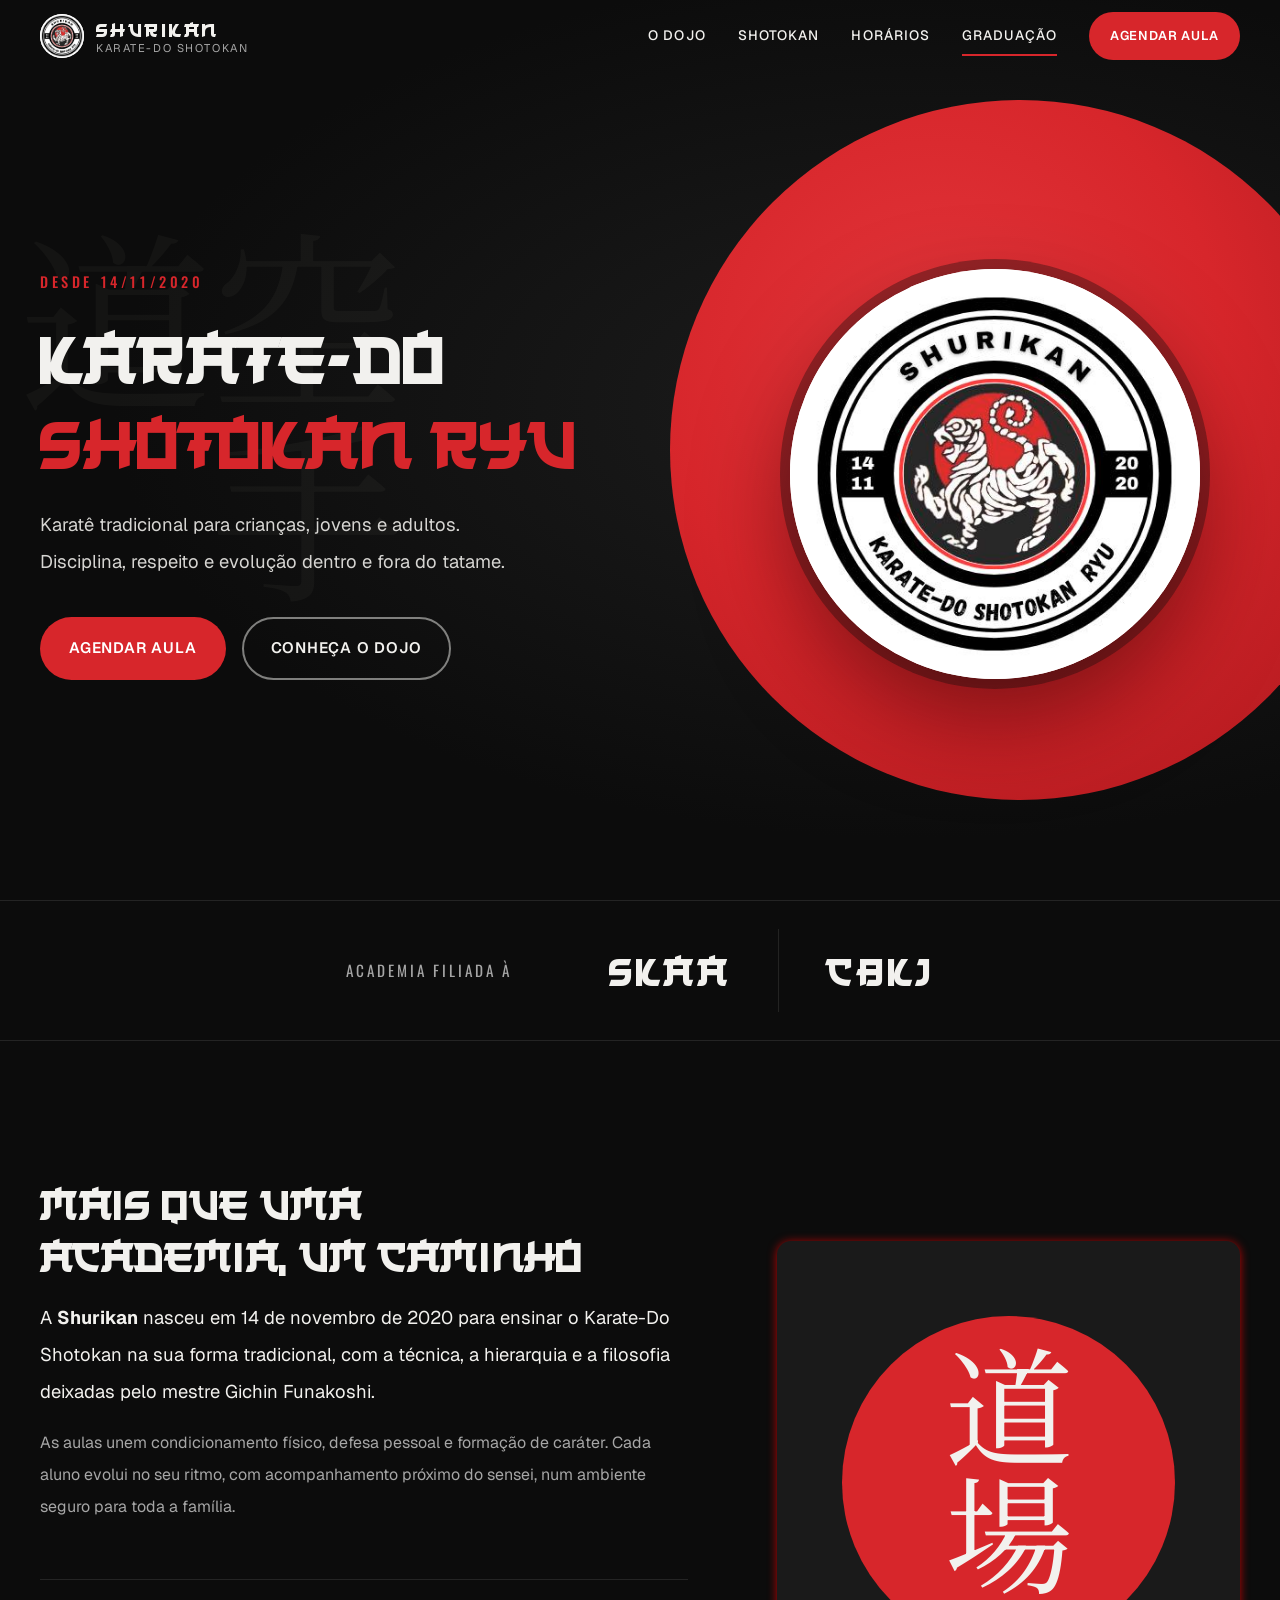
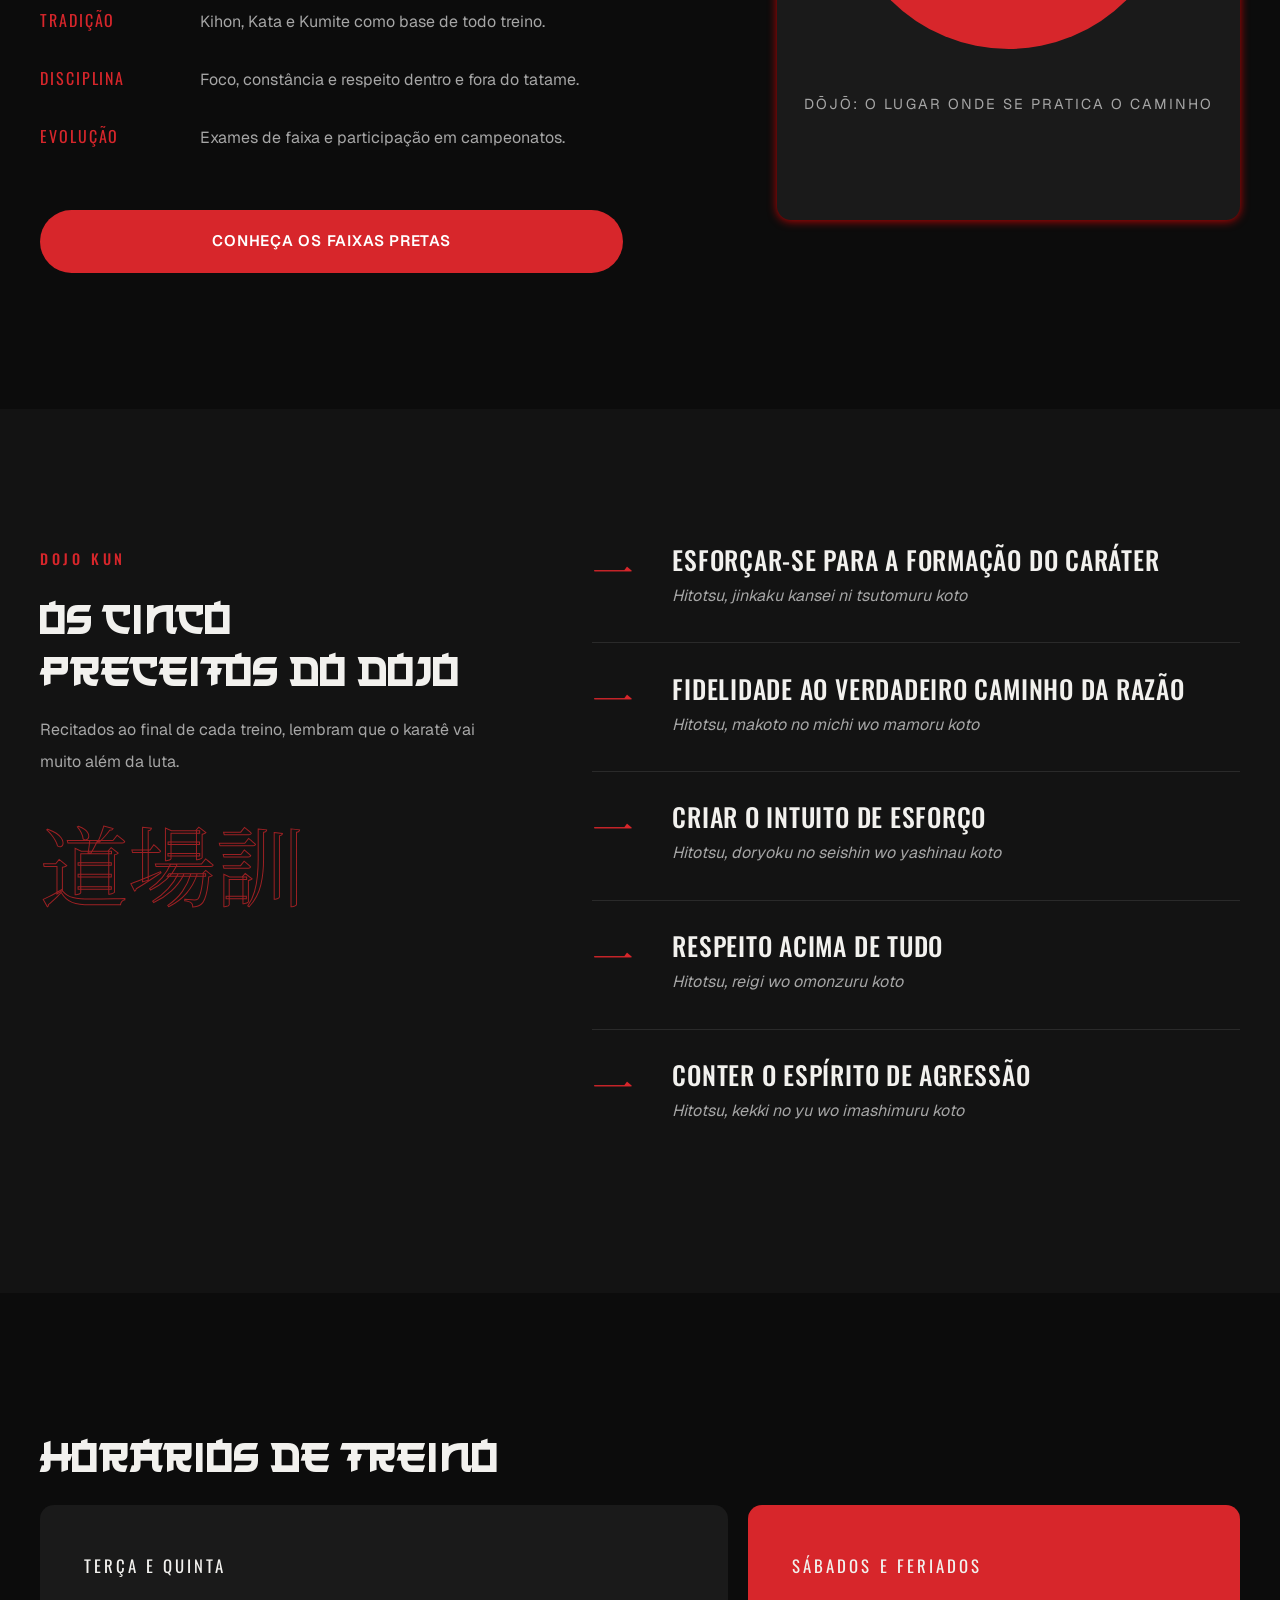
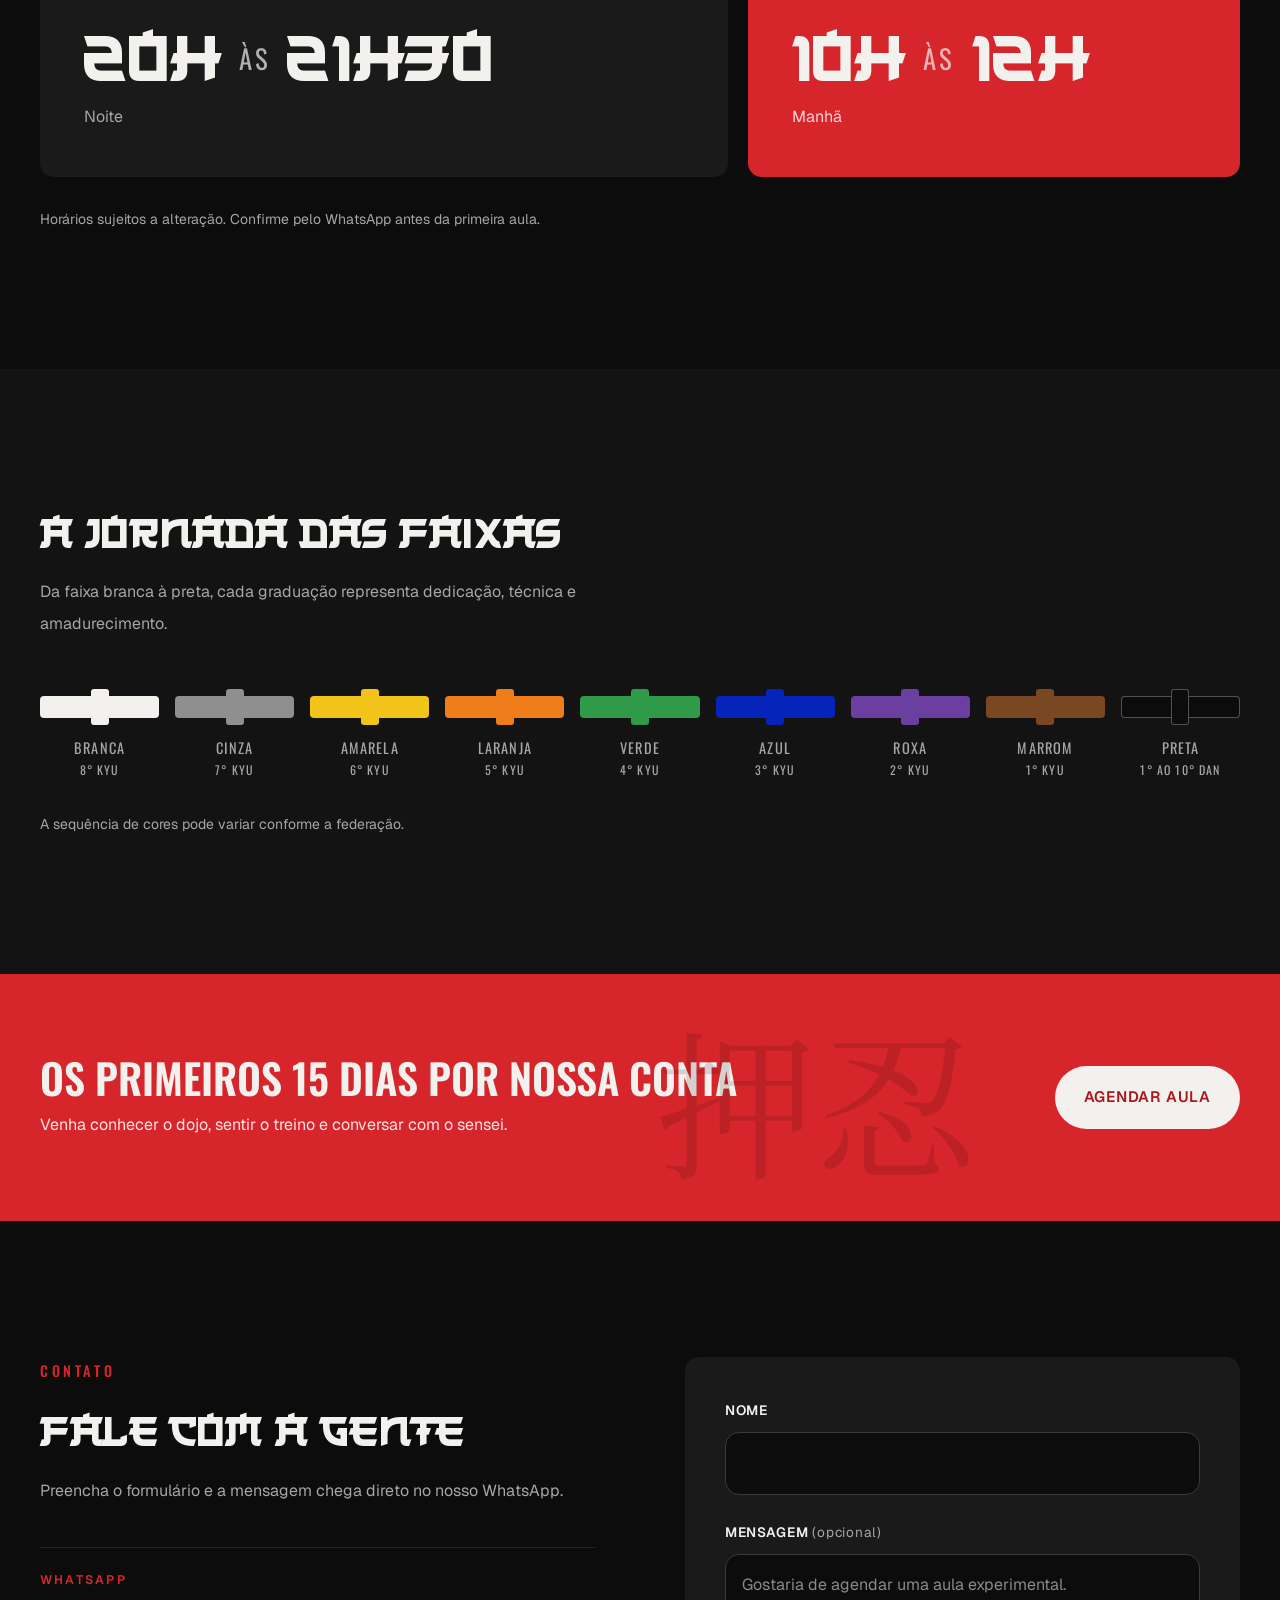
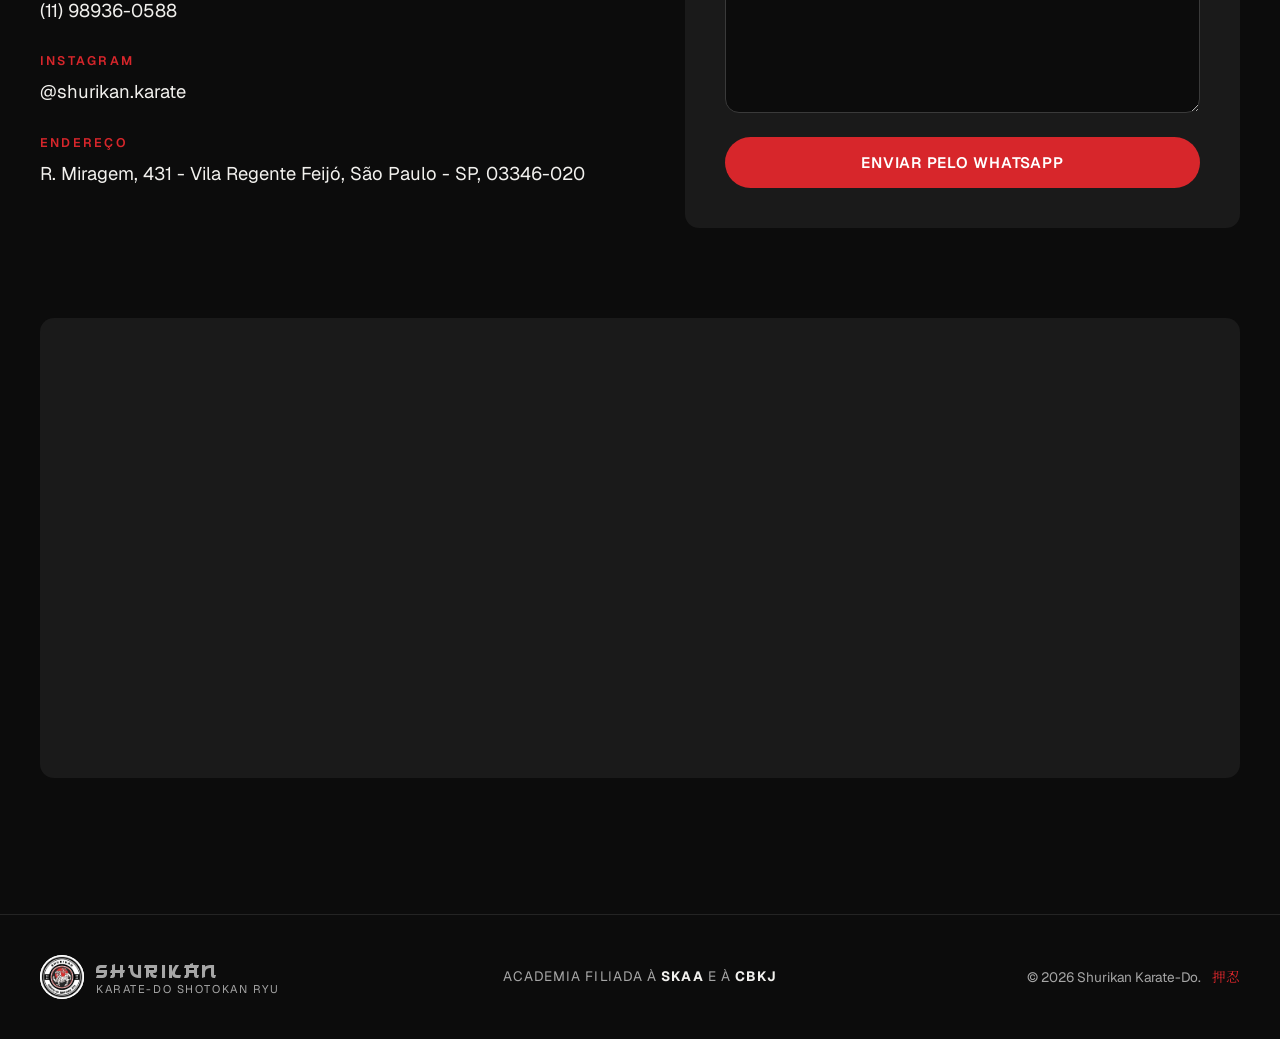
==== commit 361bd19d: "pequenas alterações pagina sensei" ====
--- a/index.html
+++ b/index.html
@@ -110,9 +110,10 @@
             <div><dt>Disciplina</dt><dd>Foco, constância e respeito dentro e fora do tatame.</dd></div>
             <div><dt>Evolução</dt><dd>Exames de faixa e participação em campeonatos.</dd></div>
           </dl>
-        </div>
-
-        <!-- TODO: trocar por uma foto real do dojo ou de um treino (retrato, ~1000x1250) -->
+
+          <a href="./pages/senseis.html" class="btn btn-sensei btn--red">Conheça os faixas pretas</a>
+        </div>
+
         <figure class="dojo__media reveal" aria-hidden="true">
           <span class="dojo__kanji">道場</span>
           <figcaption>Dōjō: o lugar onde se pratica o caminho</figcaption>
@@ -200,15 +201,15 @@
         </div>
 
         <ol class="belts reveal">
-          <li style="--belt:#f2f1ee"><span class="belt"></span>Branca</li>
-          <li style="--belt:#8f8f8f"><span class="belt"></span>Cinza</li>
-          <li style="--belt:#f2c318"><span class="belt"></span>Amarela</li>
-          <li style="--belt:#ee7d1a"><span class="belt"></span>Laranja</li>
-          <li style="--belt:#2f9a48"><span class="belt"></span>Verde</li>
-          <li style="--belt:#0724BA"><span class="belt"></span>Azul</li>
-          <li style="--belt:#6b3fa0"><span class="belt"></span>Roxa</li>
-          <li style="--belt:#7a4723"><span class="belt"></span>Marrom</li>
-          <li style="--belt:#0c0c0c" class="belts__black"><span class="belt"></span>Preta</li>
+          <li style="--belt:#f2f1ee"><span class="belt"></span>Branca <span class="desc_belt">8° Kyu</span></li>
+          <li style="--belt:#8f8f8f"><span class="belt"></span>Cinza <span class="desc_belt">7° Kyu</span></li>
+          <li style="--belt:#f2c318"><span class="belt"></span>Amarela <span class="desc_belt">6° Kyu</span></li>
+          <li style="--belt:#ee7d1a"><span class="belt"></span>Laranja <span class="desc_belt">5° Kyu</span></li>
+          <li style="--belt:#2f9a48"><span class="belt"></span>Verde <span class="desc_belt">4° Kyu</span></li>
+          <li style="--belt:#0724BA"><span class="belt"></span>Azul <span class="desc_belt">3° Kyu</span></li>
+          <li style="--belt:#6b3fa0"><span class="belt"></span>Roxa <span class="desc_belt">2° Kyu</span></li>
+          <li style="--belt:#7a4723"><span class="belt"></span>Marrom <span class="desc_belt">1° Kyu</span></li>
+          <li style="--belt:#0c0c0c" class="belts__black"><span class="belt"></span>Preta <span class="desc_belt">1° ao 10° Dan</span></li>
         </ol>
         <p class="note">A sequência de cores pode variar conforme a federação.</p>
       </div>
--- a/css/style.css
+++ b/css/style.css
@@ -174,6 +174,11 @@
 }
 .btn--block {
   width: 100%;
+}
+
+.btn-sensei {
+  margin-top: 3.5rem;
+  width: 90%;
 }
 
 /* ---------- Títulos ---------- */
@@ -692,8 +697,10 @@
 .belts__black .belt::after {
   box-shadow: inset 0 0 0 1px rgba(242, 241, 238, 0.3);
 }
-.belts__black {
-  color: var(--text) !important;
+
+.desc_belt {
+  font-size: 0.75rem;
+  margin-top: -1.3rem;
 }
 
 /* ---------- Chamada (único bloco de cor da página) ---------- */
@@ -995,6 +1002,10 @@
     width: min(84vw, 350px);
   }
 
+  .eyebrow {
+    margin-top: 1em;
+  }
+
   .dojo,
   .kun-wrap,
   .contact {
@@ -1024,6 +1035,9 @@
   .slot {
     min-height: 0;
   }
+  .btn-sensei {
+    width: 100%;
+  }
 }
 
 @media (max-width: 560px) {
@@ -1055,6 +1069,17 @@
   .cta__kanji {
     right: -10px;
     font-size: 7rem;
+  }
+}
+
+@media (max-width: 411px) {
+  .dojo__kanji {
+    font-size: 40px;
+  }
+
+  .dojo__media::before {
+    width: 29%;
+    top: 6%;
   }
 }
 
